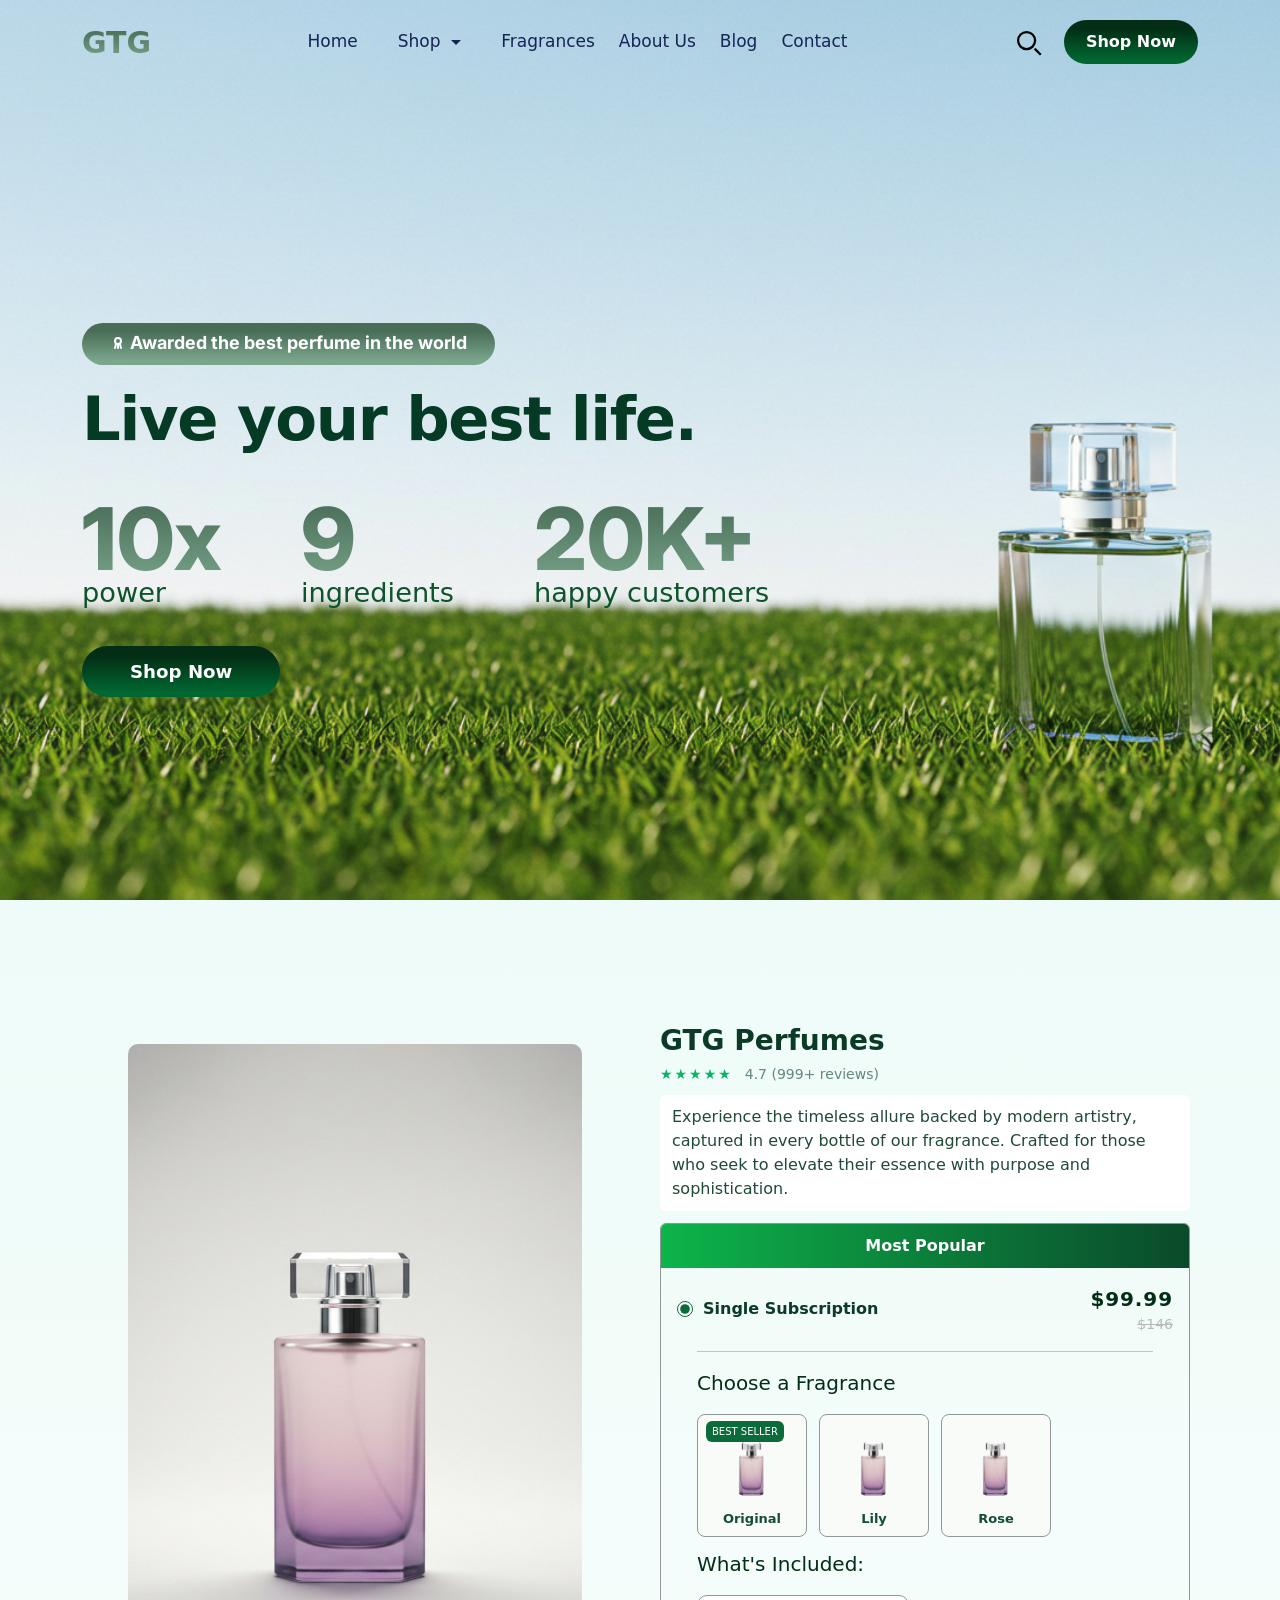
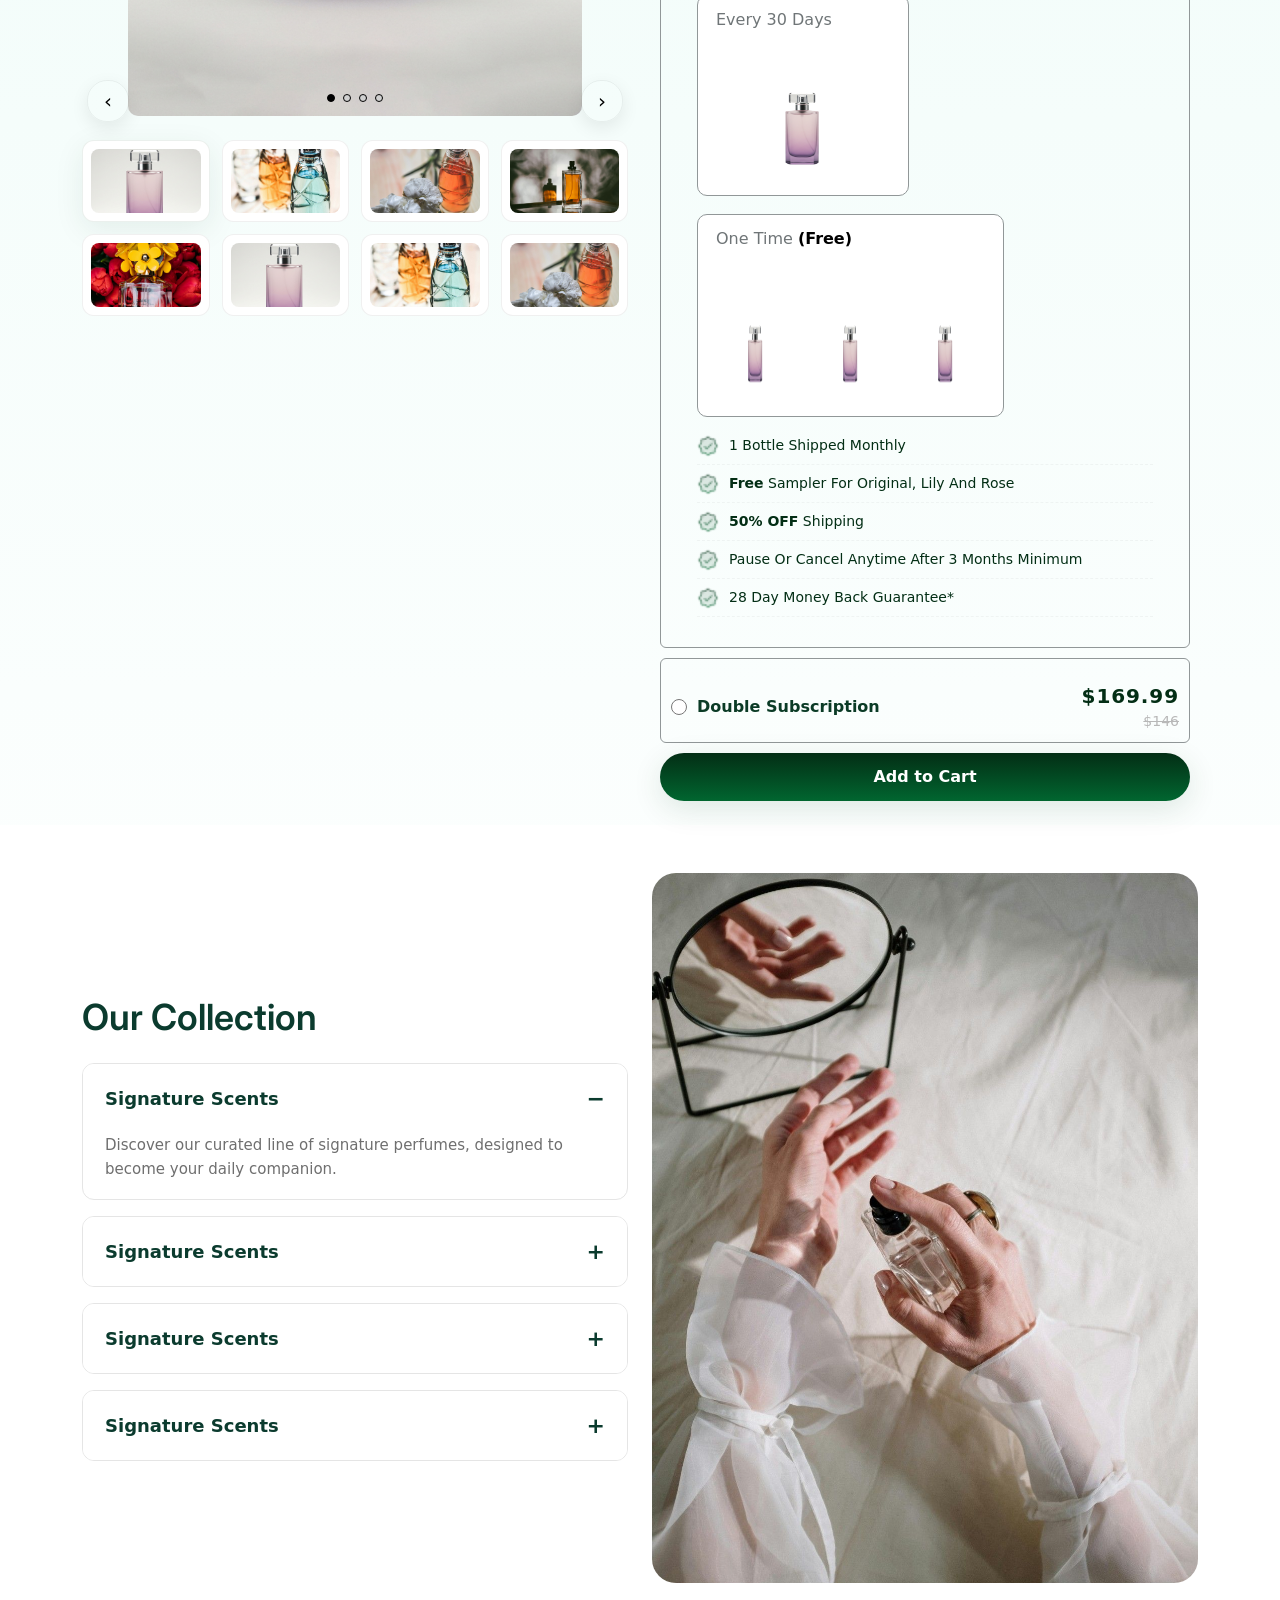
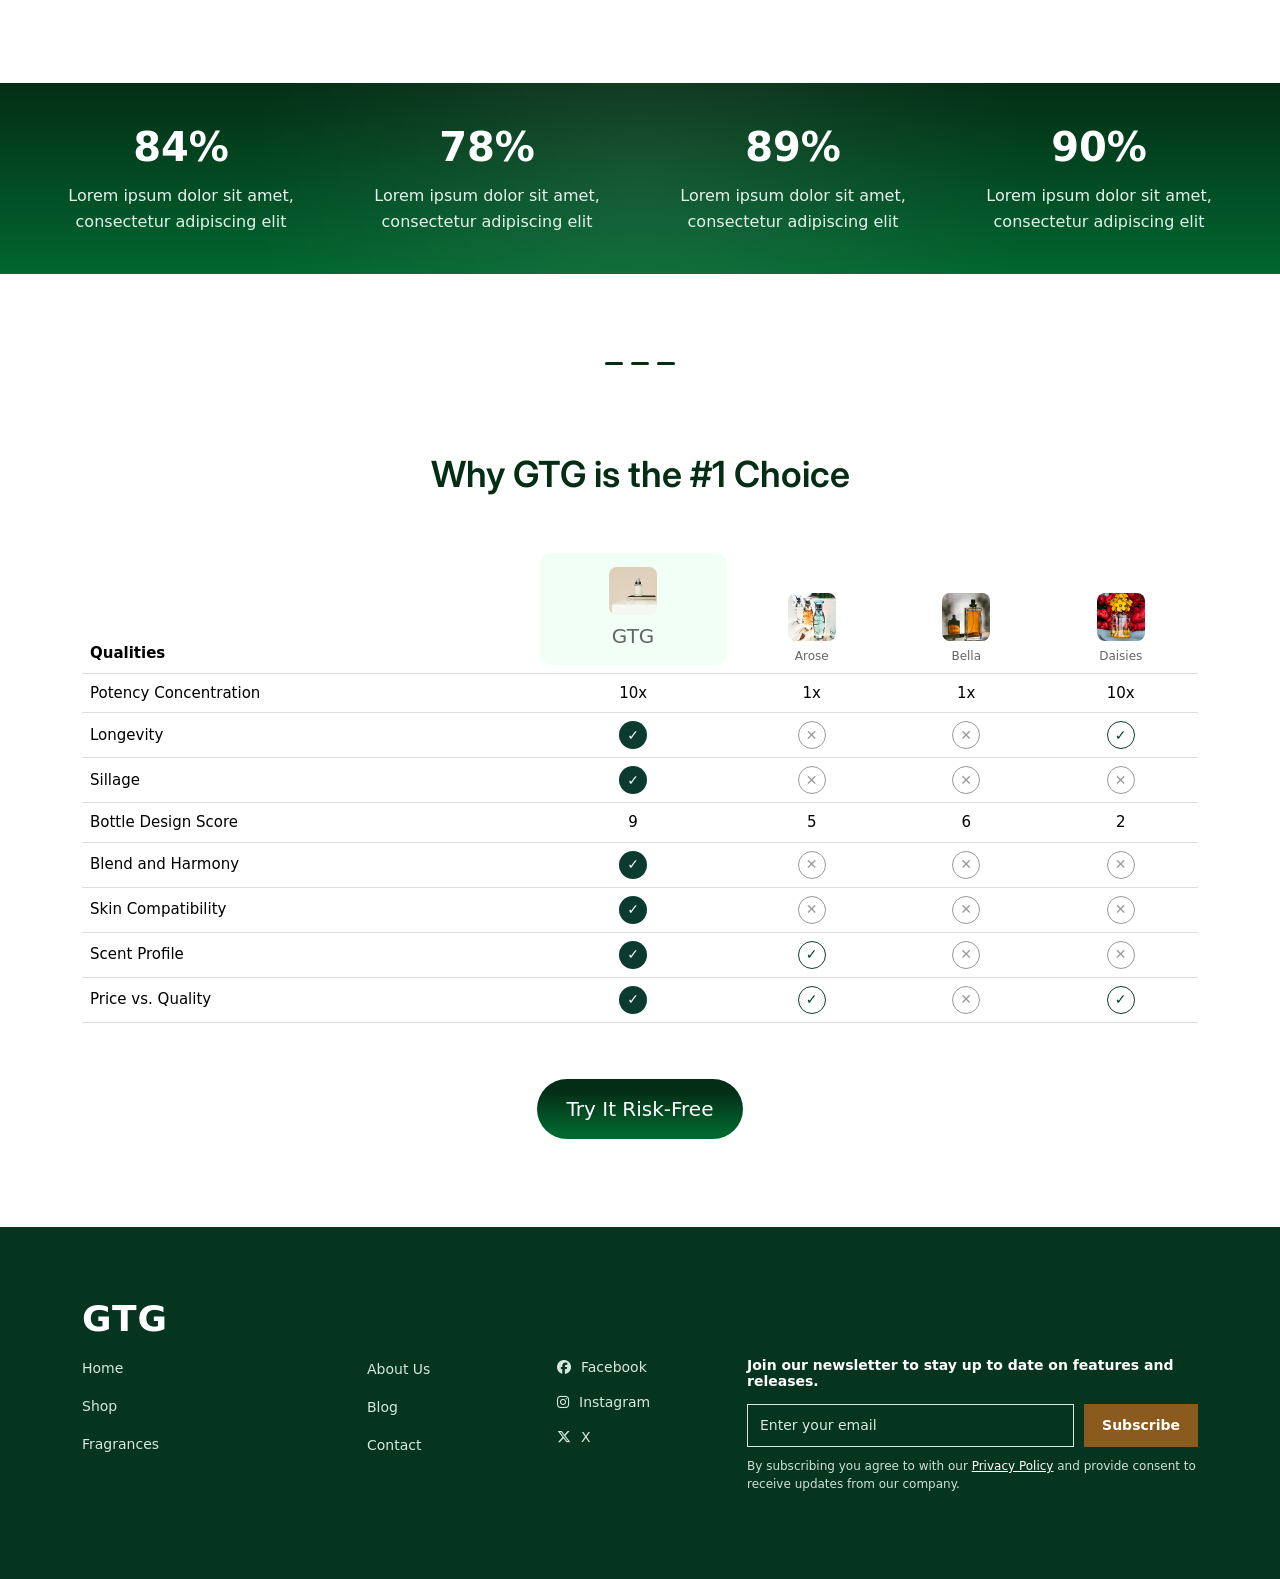
==== index.html @ c0394bcc "Add files via upload" ====
<!DOCTYPE html>
<html lang="en">
  <head>
    <meta charset="UTF-8" />
    <meta name="viewport" content="width=device-width, initial-scale=1.0" />
    <title>GTG</title>
    <link rel="stylesheet" href="css/styles.css" />

    <!-- Latest compiled and minified CSS -->
    <link
      href="https://cdn.jsdelivr.net/npm/bootstrap@5.3.3/dist/css/bootstrap.min.css"
      rel="stylesheet"
    />
    <link
    rel="stylesheet"
    href="https://cdnjs.cloudflare.com/ajax/libs/font-awesome/6.5.1/css/all.min.css"
  />
  
    <!-- Latest compiled JavaScript -->
    <script src="https://cdn.jsdelivr.net/npm/bootstrap@5.3.3/dist/js/bootstrap.bundle.min.js"></script>

    <!-- Google font -->
    <link rel="preconnect" href="https://fonts.googleapis.com" />
    <link rel="preconnect" href="https://fonts.gstatic.com" crossorigin />
    <link
      href="https://fonts.googleapis.com/css2?family=Inter:ital,opsz,wght@0,14..32,100..900;1,14..32,100..900&display=swap"
      rel="stylesheet"
    />
  </head>
  <body>
    <header class="site-header">
      <div class="container d-flex justify-content-between align-items-center">
        <div class="logo">GTG</div>

        <nav class="nav d-none d-md-flex gap-4">
          <a href="#">Home</a>
          <div class="nav-item dropdown-hover">
            <a
              href="#"
              class="nav-link dropdown-toggle"
              aria-haspopup="true"
              aria-expanded="false"
              >Shop</a
            >
            <ul class="sub-menu" aria-label="Shop submenu">
              <li><a href="#">Shop 1</a></li>
              <li><a href="#">Shop 2</a></li>
              <li><a href="#">Shop 3</a></li>
              <li><a href="#">Shop 4</a></li>
            </ul>
          </div>
          <a href="#">Fragrances</a>
          <a href="#">About Us</a>
          <a href="#">Blog</a>
          <a href="#">Contact</a>
        </nav>

        <button
          id="mobileMenuBtn"
          class="btn-mobile d-md-none"
          aria-expanded="false"
          aria-controls="mobileMenu"
          aria-label="Open menu"
        >
          <!-- simple hamburger -->
          <span class="hamburger">
            <span></span><span></span><span></span>
          </span>
        </button>

        <!-- SEARCH BUTTON -->
        <div style="display: flex; align-items: center; gap: 12px">
          <button
            class="btn-search"
            id="searchBtn"
            aria-expanded="false"
            aria-controls="searchBox"
            aria-label="Open search"
          >
            <svg
              stroke="#053a25"
              fill="none"
              stroke-width="1.6"
              viewBox="0 0 24 24"
              aria-hidden="true"
            >
              <circle cx="11" cy="11" r="6"></circle>
              <line x1="21" y1="21" x2="16.65" y2="16.65"></line>
            </svg>
          </button>

          <!-- search box -->
          <div
            class="search-box"
            id="searchBox"
            role="search"
            aria-hidden="true"
          >
            <input
              type="search"
              id="searchInput"
              placeholder="Search..."
              aria-label="Search"
            />
            <button
              class="search-clear"
              id="searchClear"
              aria-label="Clear search"
              title="Clear"
            ></button>
          </div>

          <button class="btn-shop">Shop Now</button>
        </div>
      </div>
    </header>
    <!-- add this immediately after </header> -->
    <nav id="mobileMenu" class="mobile-menu d-md-none" aria-hidden="true">
      <div class="mobile-menu-inner">
        <button
          id="mobileMenuClose"
          class="mobile-close"
          aria-label="Close menu"
        >
          &times;
        </button>

        <ul class="mobile-nav">
          <li><a href="#">Home</a></li>
          <li class="mobile-has-submenu">
            <button
              class="mobile-sub-toggle"
              aria-expanded="false"
              aria-controls="mobile-sub-1"
            >
              Shop
            </button>
            <ul id="mobile-sub-1" class="mobile-submenu" hidden>
              <li><a href="#">Shop 1</a></li>
              <li><a href="#">Shop 2</a></li>
              <li><a href="#">Shop 3</a></li>
              <li><a href="#">Shop 4</a></li>
            </ul>
          </li>

          <li><a href="#">Fragrances</a></li>
          <li><a href="#">About Us</a></li>
          <li><a href="#">Blog</a></li>
          <li><a href="#">Contact</a></li>
        </ul>

        <div class="mobile-actions">
          <button class="btn-search">Search</button>
          <button class="btn-shop">Shop Now</button>
        </div>
      </div>
    </nav>

    <section class="hero">
      <div class="overlay"></div>

      <div class="container hero-content">
        <div class="hero-left">
          <div class="badge rounded-pill">
            <svg
              xmlns="http://www.w3.org/2000/svg"
              width="16"
              height="22"
              fill="none"
              stroke="white"
              stroke-width="2"
              stroke-linecap="round"
              stroke-linejoin="round"
            >
              <circle cx="8" cy="8" r="3"></circle>
              <path d="M5 15l1-4"></path>
              <path d="M11 15l-1-4"></path>
              <path d="M8 11v4"></path>
            </svg>
            Awarded the best perfume in the world
          </div>

          <h1 class="title">Live your best life.</h1>

          <div class="stats">
            <div class="stat">
              <div class="num">10x</div>
              <div class="label">power</div>
            </div>
            <div class="stat">
              <div class="num">9</div>
              <div class="label">ingredients</div>
            </div>
            <div class="stat">
              <div class="num">20K+</div>
              <div class="label">happy customers</div>
            </div>
          </div>

          <button class="btn-shop large">Shop Now</button>
        </div>
      </div>
    </section>
    <!-- End main -->

    <section class="product-view">
      <div class="container py-4">
        <div class="row g-4 align-items-start">
          <!-- LEFT: Gallery -->
          <div class="col-12 col-md-6">
            <div class="product-gallery">
              <div class="gallery-stage">
                <button class="g-nav g-prev" aria-label="previous image">
                  ‹
                </button>

                <img id="pvMain" src="images/product1.png" alt="Perfume" />

                <button class="g-nav g-next" aria-label="next image">›</button>

                <div class="g-dots" id="pvDots">
                  <span class="dot active"></span>
                  <span class="dot"></span>
                  <span class="dot"></span>
                  <span class="dot"></span>
                </div>
              </div>

              <div class="thumbs-row">
                <button
                  class="thumb active"
                  data-src="images/products/p1.jpg"
                  aria-label="thumb 1"
                >
                  <img src="images/products/p1.jpg" alt="thumb 1" />
                </button>
                <button
                  class="thumb"
                  data-src="images/products/p2.jpg"
                  aria-label="thumb 2"
                >
                  <img src="images/products/p2.jpg" alt="thumb 2" />
                </button>
                <button
                  class="thumb"
                  data-src="images/products/p3.jpg"
                  aria-label="thumb 3"
                >
                  <img src="images/products/p3.jpg" alt="thumb 3" />
                </button>
                <button
                  class="thumb"
                  data-src="images/products/p4.jpg"
                  aria-label="thumb 4"
                >
                  <img src="images/products/p4.jpg" alt="thumb 4" />
                </button>
                <button
                  class="thumb"
                  data-src="images/products/p5.jpg"
                  aria-label="thumb 5"
                >
                  <img src="images/products/p5.jpg" alt="thumb 5" />
                </button>
                <button
                  class="thumb"
                  data-src="images/products/p1.jpg"
                  aria-label="thumb 6"
                >
                  <img src="images/products/p1.jpg" alt="thumb 6" />
                </button>
                <button
                  class="thumb"
                  data-src="images/products/p2.jpg"
                  aria-label="thumb 2"
                >
                  <img src="images/products/p2.jpg" alt="thumb 2" />
                </button>
                <button
                  class="thumb"
                  data-src="images/products/p3.jpg"
                  aria-label="thumb 3"
                >
                  <img src="images/products/p3.jpg" alt="thumb 3" />
                </button>
              </div>
            </div>
          </div>

          <!-- RIGHT: Product details -->
          <div class="col-12 col-md-6">
            <div class="product-details">
              <h2 class="pv-title">GTG Perfumes</h2>

              <div class="pv-rating">
                <div class="stars">★★★★★</div>
                <div class="rating-text">4.7 (999+ reviews)</div>
              </div>

              <p class="pv-desc">
                Experience the timeless allure backed by modern artistry,
                captured in every bottle of our fragrance. Crafted for those who
                seek to elevate their essence with purpose and sophistication.
              </p>

              <!-- Pricing card -->
              <div class="price-card">
                <div class="price-card-head">Most Popular</div>

                <div class="price-card-body">
                  <div class="subscription-line">
                    <label class="radio">
                      <input type="radio" name="subscription" checked />
                      <span class="radio-label">Single Subscription</span>
                    </label>

                    <div class="price">
                      <div class="price-current">$99.99</div>
                      <div class="price-old">$146</div>
                    </div>
                  </div>

                  <div class="price-ss">
                    <hr />

                    <div class="pv-fragrances">
                      <div class="pv-frag-label">Choose a Fragrance</div>
                      <div class="pv-frag-list">
                        <label class="frag-item active">
                          <input type="radio" name="frag" checked />
                          <img src="images/p1.png" alt="Original" />
                          <div class="frag-title">Original</div>
                          <div class="frag-badge">BEST SELLER</div>
                        </label>

                        <label class="frag-item">
                          <input type="radio" name="frag" />
                          <img src="images/p1.png" alt="Lily" />
                          <div class="frag-title">Lily</div>
                        </label>

                        <label class="frag-item">
                          <input type="radio" name="frag" />
                          <img src="images/p1.png" alt="Rose" />
                          <div class="frag-title">Rose</div>
                        </label>
                      </div>
                    </div>

                    <div class="pv-includes">
                      <div class="pv-include-title">What's Included:</div>

                      <div class="pv-includes-grid">
                        <!-- Left card: large product drives card size -->
                        <div class="include-box left">
                          <h4 class="include-title">Every 30 Days</h4>

                          <div class="include-inner">
                            <img
                              class="product-large"
                              src="images/p1.png"
                              alt="large product"
                            />
                          </div>
                        </div>

                        <div class="include-box right">
                          <h4 class="include-title">
                            One Time <span class="muted">(Free)</span>
                          </h4>

                          <div class="include-inner">
                            <div class="small-images">
                              <img src="images/p1.png" alt="small 1" />
                              <img src="images/p1.png" alt="small 2" />
                              <img src="images/p1.png" alt="small 3" />
                            </div>
                          </div>
                        </div>
                      </div>
                    </div>

                    <ul class="pv-features">
                      <li>1 Bottle Shipped Monthly</li>
                      <li>
                        <strong>Free</strong> Sampler For Original, Lily And
                        Rose
                      </li>
                      <li><strong>50% OFF</strong> Shipping</li>
                      <li>Pause Or Cancel Anytime After 3 Months Minimum</li>
                      <li>28 Day Money Back Guarantee*</li>
                    </ul>
                  </div>
                </div>
              </div>

              <div class="price-card-ds">
                <div class="price-card-body-ds">
                  <div class="pv-actions">
                    <label class="radio secondary">
                      <input type="radio" name="subscription" />
                      <span class="radio-label">Double Subscription</span>
                    </label>
                    <div class="price">
                      <div class="price-current">$169.99</div>
                      <div class="price-old">$146</div>
                    </div>
                  </div>
                </div>
              </div>

              <button class="btn-add">Add to Cart</button>
            </div>
          </div>
        </div>
      </div>
    </section>

    <!-- Our collection -->
    <section class="our-collection py-5">
      <div class="container">
        <div class="row align-items-center gy-4">
          <!-- LEFT CONTENT -->
          <div class="col-lg-6">
            <h2 class="section-title mb-4">Our Collection</h2>

            <div class="collection-accordion">
              <!-- Item 1 (open by default) -->
              <div class="collection-item active">
                <button class="collection-header">
                  <span>Signature Scents</span>
                  <span class="icon">−</span>
                </button>
                <div class="collection-body">
                  <p>
                    Discover our curated line of signature perfumes, designed to
                    become your daily companion.
                  </p>
                </div>
              </div>

              <!-- Item 2 -->
              <div class="collection-item">
                <button class="collection-header">
                  <span>Signature Scents</span>
                  <span class="icon">+</span>
                </button>
                <div class="collection-body">
                  <p>
                    Discover our curated line of signature perfumes, designed to
                    become your daily companion.
                  </p>
                </div>
              </div>

              <!-- Item 3 -->
              <div class="collection-item">
                <button class="collection-header">
                  <span>Signature Scents</span>
                  <span class="icon">+</span>
                </button>
                <div class="collection-body">
                  <p>
                    Discover our curated line of signature perfumes, designed to
                    become your daily companion.
                  </p>
                </div>
              </div>

              <!-- Item 4 -->
              <div class="collection-item">
                <button class="collection-header">
                  <span>Signature Scents</span>
                  <span class="icon">+</span>
                </button>
                <div class="collection-body">
                  <p>
                    Discover our curated line of signature perfumes, designed to
                    become your daily companion.
                  </p>
                </div>
              </div>
            </div>
          </div>

          <!-- RIGHT IMAGE -->
          <div class="col-lg-6 text-center">
            <div class="collection-image">
              <img
                src="images/our-collection.jpg"
                alt="Our Collection"
                class="img-fluid"
              />
            </div>
          </div>
        </div>
      </div>
      <div class="collection-stats">
        <div class="row text-center">
          <div class="col-6 col-md-3 stat-item">
            <h2>84%</h2>
            <p>Lorem ipsum dolor sit amet, consectetur adipiscing elit</p>
          </div>

          <div class="col-6 col-md-3 stat-item">
            <h2>78%</h2>
            <p>Lorem ipsum dolor sit amet, consectetur adipiscing elit</p>
          </div>

          <div class="col-6 col-md-3 stat-item">
            <h2>89%</h2>
            <p>Lorem ipsum dolor sit amet, consectetur adipiscing elit</p>
          </div>

          <div class="col-6 col-md-3 stat-item">
            <h2>90%</h2>
            <p>Lorem ipsum dolor sit amet, consectetur adipiscing elit</p>
          </div>
        </div>
      </div>
    </section>

    <div class="divider">
      <span></span>
      <span></span>
      <span></span>
    </div>

    <section class="why-gtg py-5">
      <div class="container">
        <h2 class="text-center section-title mb-5">Why GTG is the #1 Choice</h2>

        <div class="table-responsive">
          <table class="table comparison-table align-middle text-center">
            <thead>
              <tr>
                <th class="text-start">Qualities</th>

                <th class="brand-col">
                  <div class="brand-head active">
                    <img src="images/i1.jpg" alt="GTG" />
                    <span class="gtg-col">GTG</span>
                  </div>
                </th>

                <th>
                  <div class="brand-head">
                    <img src="images/i2.jpg" alt="Arose" />
                    <span>Arose</span>
                  </div>
                </th>

                <th>
                  <div class="brand-head">
                    <img src="images/i3.jpg" alt="Bella" />
                    <span>Bella</span>
                  </div>
                </th>

                <th>
                  <div class="brand-head">
                    <img src="images/i4.jpg" alt="Daisies" />
                    <span>Daisies</span>
                  </div>
                </th>
              </tr>
            </thead>

            <tbody>
              <tr>
                <td class="text-start">Potency Concentration</td>
                <td class="brand-col">10x</td>
                <td>1x</td>
                <td>1x</td>
                <td>10x</td>
              </tr>

              <tr>
                <td class="text-start">Longevity</td>
                <td class="brand-col"><span class="check">✓</span></td>
                <td><span class="cross">✕</span></td>
                <td><span class="cross">✕</span></td>
                <td><span class="check light">✓</span></td>
              </tr>

              <tr>
                <td class="text-start">Sillage</td>
                <td class="brand-col"><span class="check">✓</span></td>
                <td><span class="cross">✕</span></td>
                <td><span class="cross">✕</span></td>
                <td><span class="cross">✕</span></td>
              </tr>

              <tr>
                <td class="text-start">Bottle Design Score</td>
                <td class="brand-col">9</td>
                <td>5</td>
                <td>6</td>
                <td>2</td>
              </tr>

              <tr>
                <td class="text-start">Blend and Harmony</td>
                <td class="brand-col"><span class="check">✓</span></td>
                <td><span class="cross">✕</span></td>
                <td><span class="cross">✕</span></td>
                <td><span class="cross">✕</span></td>
              </tr>

              <tr>
                <td class="text-start">Skin Compatibility</td>
                <td class="brand-col"><span class="check">✓</span></td>
                <td><span class="cross">✕</span></td>
                <td><span class="cross">✕</span></td>
                <td><span class="cross">✕</span></td>
              </tr>

              <tr>
                <td class="text-start">Scent Profile</td>
                <td class="brand-col"><span class="check">✓</span></td>
                <td><span class="check light">✓</span></td>
                <td><span class="cross">✕</span></td>
                <td><span class="cross">✕</span></td>
              </tr>

              <tr>
                <td class="text-start">Price vs. Quality</td>
                <td class="brand-col"><span class="check">✓</span></td>
                <td><span class="check light">✓</span></td>
                <td><span class="cross">✕</span></td>
                <td><span class="check light">✓</span></td>
              </tr>
            </tbody>
          </table>
        </div>

        <div class="tryit">
          <button class="btn try-btn">Try It Risk-Free</button>
        </div>
      </div>
    </section>

    <footer class="gtg-footer">
      <div class="container">
        <div class="row gy-4">
    
          <!-- Brand + Column 1 -->
          <div class="col-lg-3 col-md-6">
            <h2 class="footer-logo">GTG</h2>
    
            <ul class="footer-links mt-3">
              <li><a href="#">Home</a></li>
              <li><a href="#">Shop</a></li>
              <li><a href="#">Fragrances</a></li>
            </ul>
          </div>
    
          <!-- Column 2 -->
          <div class="col-lg-2 col-md-6">
            <ul class="footer-links ft-links">
              <li><a href="#">About Us</a></li>
              <li><a href="#">Blog</a></li>
              <li><a href="#">Contact</a></li>
            </ul>
          </div>
    
          <!-- Social -->
          <div class="col-lg-2 col-md-6">
            <ul class="footer-social ft-links">
              <li>
                <a href="#">
                  <i class="fa-brands fa-facebook"></i>
                  Facebook
                </a>
              </li>
            
              <li>
                <a href="#">
                  <i class="fa-brands fa-instagram"></i>
                  Instagram
                </a>
              </li>
            
              <li>
                <a href="#">
                  <i class="fa-brands fa-x-twitter"></i>
                  X
                </a>
              </li>
            </ul>
            
          </div>
    
          <!-- Newsletter -->
          <div class="col-lg-5 col-md-12">
            <h6 class="newsletter-title ft-links">
              Join our newsletter to stay up to date on features and releases.
            </h6>
    
            <form class="newsletter-form">
              <input type="email" placeholder="Enter your email">
              <button type="submit">Subscribe</button>
            </form>
    
            <p class="newsletter-note">
              By subscribing you agree to with our
              <a href="#">Privacy Policy</a>
              and provide consent to receive updates from our company.
            </p>
          </div>
    
        </div>
      </div>
    </footer>
    

    <!-- JavaScript -->
    <script>
      // small accessibility enhancement: keyboard focus for CTA
      document.querySelectorAll(".btn").forEach((b) => {
        b.addEventListener("keydown", (e) => {
          if (e.key === "Enter") b.click();
        });
      });
    </script>

    <script>
      (function () {
        const btn = document.getElementById("mobileMenuBtn");
        const mobile = document.getElementById("mobileMenu");
        const closeBtn = document.getElementById("mobileMenuClose");

        function openMenu() {
          mobile.classList.add("open");
          btn.classList.add("open");
          btn.setAttribute("aria-expanded", "true");
          mobile.setAttribute("aria-hidden", "false");
          // prevent background scroll
          document.documentElement.style.overflow = "hidden";
        }

        function closeMenu() {
          mobile.classList.remove("open");
          btn.classList.remove("open");
          btn.setAttribute("aria-expanded", "false");
          mobile.setAttribute("aria-hidden", "true");
          document.documentElement.style.overflow = "";
        }

        btn &&
          btn.addEventListener("click", function () {
            if (mobile.classList.contains("open")) closeMenu();
            else openMenu();
          });

        closeBtn && closeBtn.addEventListener("click", closeMenu);

        // close when clicking outside inner content (on overlay)
        mobile &&
          mobile.addEventListener("click", function (e) {
            if (e.target === mobile) closeMenu();
          });

        // close on ESC
        document.addEventListener("keydown", function (e) {
          if (e.key === "Escape" && mobile.classList.contains("open"))
            closeMenu();
        });
      })();
    </script>
    <script>
      (function () {
        // Mobile submenu toggles
        document.querySelectorAll(".mobile-sub-toggle").forEach(function (btn) {
          btn.addEventListener("click", function () {
            const expanded = btn.getAttribute("aria-expanded") === "true";
            const targetId = btn.getAttribute("aria-controls");
            const target = document.getElementById(targetId);

            if (!target) return;

            if (expanded) {
              target.hidden = true;
              btn.setAttribute("aria-expanded", "false");
            } else {
              target.hidden = false;
              btn.setAttribute("aria-expanded", "true");
            }
          });
        });

        // Optional: close mobile submenu(s) when mobile menu closes
        const mobileMenu = document.getElementById("mobileMenu");
        const mobileMenuBtn = document.getElementById("mobileMenuBtn");
        const mobileMenuClose = document.getElementById("mobileMenuClose");

        function closeAllMobileSubmenus() {
          document.querySelectorAll(".mobile-sub-toggle").forEach((b) => {
            const id = b.getAttribute("aria-controls");
            const t = document.getElementById(id);
            if (t) {
              t.hidden = true;
              b.setAttribute("aria-expanded", "false");
            }
          });
        }

        if (mobileMenuBtn) {
          mobileMenuBtn.addEventListener("click", function () {
            // if opening, ensure submenus are closed initially
            if (mobileMenu.classList.contains("open")) {
              // closing
              closeAllMobileSubmenus();
            } else {
              // opening -> keep closed
              closeAllMobileSubmenus();
            }
          });
        }
        if (mobileMenuClose) {
          mobileMenuClose.addEventListener("click", closeAllMobileSubmenus);
        }

        // Accessibility: close submenus when switching to desktop (optional)
        window.addEventListener("resize", function () {
          if (window.innerWidth >= 768) {
            closeAllMobileSubmenus();
          }
        });
      })();

      // <!-- search button -->

      (function () {
        const searchBtn = document.getElementById("searchBtn");
        const searchBox = document.getElementById("searchBox");
        const searchInput = document.getElementById("searchInput");
        const searchClear = document.getElementById("searchClear");

        function openSearch() {
          searchBox.classList.add("active");
          searchBtn.setAttribute("aria-expanded", "true");
          searchBox.setAttribute("aria-hidden", "false");
          setTimeout(() => searchInput.focus(), 160);
        }
        function closeSearch() {
          searchBox.classList.remove("active");
          searchBtn.setAttribute("aria-expanded", "false");
          searchBox.setAttribute("aria-hidden", "true");
        }

        // toggle
        searchBtn.addEventListener("click", function (e) {
          e.stopPropagation();
          if (searchBox.classList.contains("active")) closeSearch();
          else openSearch();
        });

        // clear icon behavior
        searchClear.addEventListener("click", function (e) {
          e.stopPropagation();
          searchInput.value = "";
          searchInput.focus();
        });

        // click outside -> close
        document.addEventListener("click", function (e) {
          if (!searchBox.contains(e.target) && !searchBtn.contains(e.target)) {
            closeSearch();
          }
        });

        // Esc closes
        document.addEventListener("keydown", function (e) {
          if (e.key === "Escape") closeSearch();
          if (e.key === "Enter" && document.activeElement === searchInput) {
            // implement search submit logic here
            console.log("Search submitted:", searchInput.value);
            // optionally closeSearch();
          }
        });

        // Prevent clicks inside search box from bubbling up and closing
        searchBox.addEventListener("click", function (e) {
          e.stopPropagation();
        });
      })();

      //   Product section
      (function () {
        const main = document.getElementById("pvMain");
        const thumbs = document.querySelectorAll(".thumb");
        const dots = document.querySelectorAll("#pvDots .dot");
        const prev = document.querySelector(".g-prev");
        const next = document.querySelector(".g-next");
        let idx = 0;
        const imgs = Array.from(thumbs).map((t) => t.dataset.src);

        function setActive(i) {
          idx = (i + imgs.length) % imgs.length;
          main.src = imgs[idx];
          thumbs.forEach((t) => t.classList.remove("active"));
          dots.forEach((d) => d.classList.remove("active"));
          if (thumbs[idx]) thumbs[idx].classList.add("active");
          if (dots[idx]) dots[idx].classList.add("active");
        }

        thumbs.forEach((t, i) => {
          t.addEventListener("click", () => setActive(i));
        });

        prev.addEventListener("click", () => setActive(idx - 1));
        next.addEventListener("click", () => setActive(idx + 1));

        // dots click
        dots.forEach((d, i) => d.addEventListener("click", () => setActive(i)));

        // initial
        setActive(0);
      })();
    </script>

    <!-- Our collection -->
    <script>
      document.querySelectorAll(".collection-header").forEach((header) => {
        header.addEventListener("click", () => {
          const item = header.parentElement;
          const isActive = item.classList.contains("active");

          document.querySelectorAll(".collection-item").forEach((i) => {
            i.classList.remove("active");
            i.querySelector(".icon").textContent = "+";
          });

          if (!isActive) {
            item.classList.add("active");
            header.querySelector(".icon").textContent = "−";
          }
        });
      });
    </script>
  </body>
</html>
---- css/styles.css ----
:root {
  --green-900: #0b3b26;
  --green-700: #1a6a43;
  --mint-100: #eaf7f1;
  --t1-font-family: "Inter", sans-serif;
}

body {
  background: linear-gradient(
    180deg,
    rgba(230, 250, 245, 1) 0%,
    rgba(255, 255, 255, 1) 60%
  );
  color: #0b3b26;
  margin: 0;
}

/* FULL-WIDTH BACKGROUND AREA */
.hero {
  position: relative;
  width: 100%;
  min-height: 100vh;
  background-image: url("../images/home.png");
  background-size: cover;
  background-position: center top;
  background-repeat: no-repeat;
  padding-top: 120px;
  display: flex;
  align-items: center;
}

/* HEADER is inside the background image */
.site-header {
  padding: 18px 0;
  position: absolute;
  top: 0;
  left: 0;
  width: 100%;
  z-index: 60;
  display: block;
}
.site-header .container {
  position: relative; /* for absolutely-positioning nav */
  align-items: center;
}
.btn-search {
  display: inline-flex;
  align-items: center;
  justify-content: center;

  width: 48px; /* clickable area width — adjust as needed */
  height: 48px; /* clickable area height — adjust as needed */
  padding: 0;
  margin: 0;
  background: transparent;
  border: none;
  cursor: pointer;
  box-sizing: border-box;
}

/* Make the search icon color darker like expected image */
.btn-search svg {
  width: 34px; /* desired icon size */
  height: 34px;
  display: block; /* remove baseline alignment issues */
  vertical-align: middle;
  stroke: #000000;
}
.btn-search:hover svg {
  stroke: #171717; /* slightly darker on hover */
}
/* Hidden search box */
.search-box {
  position: absolute;
  right: 150px; /* adjust horizontal position relative to header container */
  top: 40px; /* vertically align with header */
  display: flex;
  align-items: center;
  gap: 8px;
  background: #ffffff71;
  border-radius: 28px;
  padding: 6px 10px;
  box-shadow: 0 8px 28px rgba(0, 0, 0, 0.12);
  opacity: 0;
  transform: translateY(-6px) scale(0.98);
  pointer-events: none;
  transition: opacity 0.18s ease, transform 0.18s ease;
  z-index: 120;
}

/* visible state */
.search-box.active {
  opacity: 1;
  transform: translateY(0) scale(1);
  pointer-events: auto;
}

/* input styling */
.search-box input {
  border: none;
  outline: none;
  font-size: 15px;
  min-width: 180px;
  background: transparent;
  color: #000000;
  padding: 6px 4px;
}

/* clear button */
.search-clear {
  background: transparent;
  border: none;
  font-size: 18px;
  line-height: 1;
  color: #777;
  padding: 4px 8px;
  cursor: pointer;
  border-radius: 6px;
}
.search-clear:hover {
  color: #222;
}

/* small screens: move search box to full width under header */
@media (max-width: 576px) {
  .search-box {
    position: fixed;
    top: 68px;
    right: 16px;
    left: 16px;
    min-width: auto;
    justify-content: space-between;
  }
  .search-box input {
    min-width: 60%;
  }
  .search-box.active {
    transform: translateY(0);
  }
}

.logo {
  font-size: 30px;
  font-weight: 800;
  /* line-height: 150%; */
  background: linear-gradient(180deg, #4a6d58 20%, #7aa68c 90%);
  -webkit-background-clip: text;
  -webkit-text-fill-color: transparent;
}

.nav a {
  color: #162456;
  text-decoration: none;
  font-weight: 500;
  transition: 0.2s;
  font-size: 17px;
  font-weight: 400;
}
.nav a:hover {
  opacity: 0.7;
}
/* ---------- Desktop dropdown ---------- */
.nav-item {
  position: relative;
}

.nav-item .dropdown-toggle {
  display: inline-flex;
  align-items: center;
  gap: 0.4rem;
  cursor: pointer;
}

/* sub-menu card */
.nav-item .sub-menu {
  position: absolute;
  top: calc(100% + 8px);
  left: 0;
  min-width: 200px;
  background: #fff;
  border-radius: 8px;
  padding: 8px 0;
  box-shadow: 0 10px 30px rgba(0, 0, 0, 0.12);
  list-style: none;
  margin: 0;
  opacity: 0;
  visibility: hidden;
  transform: translateY(8px);
  transition: opacity 0.18s ease, transform 0.18s ease, visibility 0.18s;
  z-index: 60;
}

/* submenu items */
.nav-item .sub-menu li a {
  display: block;
  padding: 10px 16px;
  color: #053a25;
  font-weight: 500;
  text-decoration: none;
  white-space: nowrap;
}
.nav-item .sub-menu li a:hover {
  background: rgba(1, 102, 51, 0.06);
  color: #016630;
}

/* show on hover/focus */
.nav-item:hover .sub-menu,
.nav-item:focus-within .sub-menu {
  opacity: 1;
  visibility: visible;
  transform: translateY(0);
}

/* small caret rotation when focused (optional) */
.nav-item .dropdown-toggle[aria-expanded="true"]::after {
  transform: rotate(180deg);
}

/* ---------- Mobile submenu (accordion) ---------- */
.mobile-has-submenu {
  list-style: none;
  padding: 0;
  margin: 0;
}
.mobile-sub-toggle {
  width: 100%;
  text-align: left;
  padding: 12px 0;
  background: transparent;
  border: none;
  font-size: 1rem;
  font-weight: 600;
  color: #053a25;
  display: flex;
  justify-content: space-between;
  align-items: center;
  cursor: pointer;
}
.mobile-sub-toggle::after {
  content: "▾";
  margin-left: 8px;
  transition: transform 0.18s ease;
}
.mobile-sub-toggle[aria-expanded="true"]::after {
  transform: rotate(-180deg);
}

/* hidden by default - we use [hidden] for accessibility */
.mobile-submenu {
  padding-left: 10px;
  margin: 6px 0 12px;
  /* border-left: 2px solid rgba(5,58,37,0.04); */
}
.mobile-submenu li {
  list-style: none;
}
.mobile-submenu li a {
  display: block;
  /* padding: 8px 10px;             */
  color: #737373;
  text-decoration: none;
  font-weight: 500;
}
.mobile-submenu li a:hover {
  background: rgba(1, 102, 51, 0.04);
}

/* keep mobile submenu hidden on desktop (mobile menu already d-md-none) */
@media (min-width: 768px) {
  .mobile-submenu,
  .mobile-has-submenu,
  .mobile-sub-toggle {
    display: none !important;
  }
}

.btn-shop {
  background: linear-gradient(180deg, #032e15 20%, #016630 90%);
  padding: 10px 22px;
  border-radius: 30px;
  color: white;
  font-weight: 600;
  border: none;
}
.btn-shop.large {
  padding: 12px 48px;
  font-size: 18.2px;
}

.badge {
  font-family: var(--t1-font-family);
  display: inline-flex;
  align-items: center;
  gap: 12px;
  padding: 10px 28px !important;
  background: linear-gradient(180deg, #4a6d58 20%, #7aa68c 90%);
  color: #ffffff;
  font-size: 18px !important;
  line-height: 1;
}

.badge svg {
  flex-shrink: 0;
}

.title {
  font-size: clamp(2.8rem, 5.2vw, 3.8rem);
  font-weight: bold;
  line-height: 1;
  letter-spacing: -1.33px;
  color: #053a25;
  margin-top: 1.5rem;
  margin-bottom: 1.5rem;
}

.stats {
  display: flex;
  gap: 5rem;
  margin-bottom: 2rem;
}

.num {
  font-family: var(--t1-font-family);
  font-size: 5.4rem;
  font-weight: 800;
  background: linear-gradient(180deg, #4a6d58 20%, #7aa68c 90%);
  -webkit-background-clip: text;
  -webkit-text-fill-color: transparent;
}
.label {
  font-size: 1.7rem;
  color: #0d542b;
  margin-top: -30px;
}

/* Hero content layout */
.hero-content {
  position: relative;
  z-index: 2;
  display: flex;
  justify-content: space-between;
  align-items: center;
}

.perfume-img {
  width: 540px;
  max-width: 100%;
}

/* Responsive */
/* ---------- Responsive tweaks (append to end of styles.css) ---------- */

/* Slight adjustments for large desktops / smaller widescreens */
@media (max-width: 1200px) {
  .perfume-img {
    width: 420px;
  }
  .stats {
    gap: 3.2rem;
  }
  .num {
    font-size: 4.6rem;
  }
}

/* Tablet / small laptop */
@media (max-width: 992px) {
  /* Stack the hero content vertically so text sits above the image */
  .hero-content {
    flex-direction: column;
    align-items: flex-start;
    gap: 1.75rem;
  }

  /* Make the image responsive and move it under the content */
  .perfume-img {
    order: 2;
    width: 100%;
    max-width: 520px;
    margin-top: 1.5rem;
    align-self: center;
  }

  /* Reduce spacing and scale text for tablet */
  .stats {
    gap: 2rem;
  }
  .num {
    font-size: clamp(3.2rem, 8vw, 4.2rem);
  }
  .label {
    font-size: 1.25rem;
    margin-top: 0; /* label placed normally under number on smaller screens */
  }

  /* Reduce large button padding on tablets */
  .btn-shop.large {
    padding: 10px 28px;
    font-size: 16px;
  }

  /* Make header slightly smaller on tablets */
  .site-header {
    padding: 18px 0;
  }
  .logo {
    font-size: 24px;
  }
}
/* Mobile menu toggle (visible only on small devices) */
.btn-mobile {
  display: inline-flex;
  align-items: center;
  justify-content: center;
  width: 44px;
  height: 44px;
  border-radius: 8px;
  background: #ffffff6e;
  border: 1px solid rgba(0, 0, 0, 0.06);
  box-shadow: 0 2px 8px rgba(0, 0, 0, 0.06);
  padding: 0;
  margin-right: 6px;
}

/* Hamburger lines */
.btn-mobile .hamburger {
  display: inline-block;
  width: 18px;
  height: 14px;
  position: relative;
}
.btn-mobile .hamburger span {
  position: absolute;
  left: 0;
  right: 0;
  height: 2px;
  background: #053a25;
  display: block;
  border-radius: 2px;
  transition: transform 0.18s ease, opacity 0.18s ease;
}
.btn-mobile .hamburger span:nth-child(1) {
  top: 0;
}
.btn-mobile .hamburger span:nth-child(2) {
  top: 6px;
}
.btn-mobile .hamburger span:nth-child(3) {
  top: 12px;
}

/* Mobile menu panel (full-screen slide-down) */
.mobile-menu {
  position: fixed;
  inset: 0 0 auto 0; /* start at top */
  top: 0;
  left: 0;
  right: 0;
  height: 0;
  overflow: hidden;
  background: linear-gradient(
    180deg,
    rgba(255, 255, 255, 0.96),
    rgba(255, 255, 255, 0.98)
  );
  z-index: 60;
  transition: height 0.28s cubic-bezier(0.22, 0.9, 0.3, 1);
  will-change: height;
  display: block;
}

/* when open we set height to full */
.mobile-menu.open {
  height: 100vh;
  overflow: auto;
}

/* inner content */
.mobile-menu-inner {
  max-width: 1000px;
  margin: 0 auto;
  padding: 1.25rem;
  padding-top: 86px; /* leave space for header area */
}

/* close button top-right */
.mobile-close {
  position: absolute;
  top: 18px;
  right: 18px;
  background: transparent;
  border: none;
  font-size: 32px;
  line-height: 1;
  color: #053a25;
  cursor: pointer;
}

/* mobile nav list */
.mobile-nav {
  list-style: none;
  padding: 0;
  margin: 0 0 1.25rem 0;
}
.mobile-nav li {
  padding: 12px 0;
  border-bottom: 1px solid rgba(6, 40, 30, 0.04);
}
.mobile-nav a {
  color: #053a25;
  font-weight: 600;
  text-decoration: none;
  font-size: 1.05rem;
}

/* mobile actions (search / shop) */
.mobile-actions {
  margin-top: 1rem;
  display: flex;
  gap: 0.75rem;
  flex-wrap: wrap;
}
.mobile-actions .btn-shop {
  padding: 10px 20px;
}

/* transform hamburger to X when open */
.btn-mobile.open .hamburger span:nth-child(1) {
  transform: translateY(6px) rotate(45deg);
}
.btn-mobile.open .hamburger span:nth-child(2) {
  opacity: 0;
}
.btn-mobile.open .hamburger span:nth-child(3) {
  transform: translateY(-6px) rotate(-45deg);
}

/* accessibility: hide mobile menu on >= md (Bootstrap) */
@media (min-width: 768px) {
  .btn-mobile,
  .mobile-menu {
    display: none !important;
  }
}

/* Mobile phones */
@media (max-width: 576px) {
  /* Reduce hero height so first fold fits well on phones */
  .hero {
    background: url(../images/home-mobile.png);
    padding-top: 90px;
    background-position: center 20%;
  }

  /* Center and narrow hero content for small screens */
  .hero-content .hero-left {
    align-items: flex-start;
    margin-top: -190px;
  }

  /* Badge smaller */
  .badge {
    padding: 8px 18px !important;
    font-size: 15px !important;
    gap: 8px;
  }

  /* Title smaller and readable */
  .title {
    font-size: clamp(1.8rem, 6.8vw, 2.6rem);
    margin-top: 1rem;
    margin-bottom: 1rem;
  }

  /* Stack stats vertically if needed and reduce sizes */
  .stats {
    gap: 1.2rem;
    flex-wrap: wrap;
  }
  .stat {
    min-width: 50px;
    margin-bottom: 0.4rem;
  }
  .num {
    font-size: 30px;
    line-height: 1;
  }
  .label {
    font-size: 20px;
    color: #0d542b;
    margin-top: 0.15rem;
  }

  /* CTA smaller & full-width friendly */
  .btn-shop.large {
    padding: 10px 20px;
    font-size: 15px;
  }

  /* Header behavior on small screens: keep logo left, actions right (nav is hidden via your bootstrap classes) */
  .site-header {
    padding: 12px 0;
  }

  /* Make perfume image smaller on tiny phones */
  .perfume-img {
    max-width: 420px;
    width: 100%;
  }
}

/* Misc small polish for all sizes */
@media (hover: hover) {
  .btn-shop:hover {
    transform: translateY(-2px);
    transition: transform 0.18s ease;
  }
}
@media (max-width: 991.98px) {
  .site-header .nav {
    position: static;
    transform: none;
    translate: none;
    display: none; /* d-none d-md-flex already hides nav; keep it safe */
  }

  /* Keep search and shop spaced nicely when nav hidden */
  .site-header .actions {
    gap: 10px;
  }
}

/* Fine-tune vertical alignment for header children */
.site-header .container > * {
  display: inline-flex;
  align-items: center;
}

@media (max-width: 767.98px) {
  /* Hide search button */
  .btn-search {
    display: none !important;
    visibility: hidden !important;
  }

  /* Hide search dropdown box */
  #searchBox {
    display: none !important;
    visibility: hidden !important;
  }

  /* Hide Shop Now button */
  .btn-shop {
    display: none !important;
    visibility: hidden !important;
  }

  /* Move mobile toggle button to right */
  .btn-mobile {
    display: inline-flex !important;
    position: absolute !important;
    right: 16px;
    top: 50%;
    transform: translateY(-50%);
    z-index: 999 !important;
  }
}

/* Reset a few defaults inside product-view to avoid global collisions */
.product-view {
  margin-top: 100px;
}
.product-view .product-gallery img,
.product-view img {
  max-width: 100%;
  display: block;
}

/* GALLERY */
.product-gallery .gallery-stage {
  position: relative;
  border-radius: 12px;
  padding: 20px;
  text-align: center;
  overflow: visible;
}
.product-gallery .gallery-stage img {
  border-radius: 10px;
  max-height: 672px;
  max-width: 610px;
  margin: 0 auto;
  object-fit: contain;
}

/* nav arrows */
.g-nav {
  position: absolute;
  top: 97%;
  transform: translateY(-50%);
  background: transparent;
  border: 1px solid rgba(0, 0, 0, 0.06);
  width: 42px;
  height: 42px;
  border-radius: 20px;
  display: inline-flex;
  align-items: center;
  justify-content: center;
  cursor: pointer;
  box-shadow: 0 6px 18px rgba(0, 0, 0, 0.08);
  font-size: 20px;
  color: #000000;
}
.g-prev {
  left: 5px;
}
.g-next {
  right: 5px;
}

.g-dots {
  display: flex;
  gap: 8px;
  justify-content: center;
  margin-top: -22px;
}
.g-dots .dot {
  width: 8px;
  height: 8px;
  background: #d0d0d0;
  border-radius: 999px;
  border: 1px solid #000;
  display: inline-block;
}
.g-dots .dot.active {
  background: #000000;
}

/* thumbnails */
.thumbs-row {
  display: grid;
  grid-template-columns: repeat(4, 1fr);
  gap: 12px;
  margin-top: 18px;
}
.thumb {
  background: #fff;
  border-radius: 12px;
  border: 1px solid rgba(0, 0, 0, 0.06);
  padding: 8px;
  display: inline-flex;
  align-items: center;
  justify-content: center;
  cursor: pointer;
}
.thumb img {
  width: 100%;
  height: 64px;
  object-fit: cover;
  border-radius: 8px;
}
.thumb.active {
  box-shadow: 0 8px 30px rgba(6, 64, 34, 0.08);
  border-color: rgba(6, 64, 34, 0.08);
}

.product-details {
  padding-left: 8px;
  padding-right: 8px;
}
.pv-title {
  color: var(--green-900, #0b3b26);
  font-weight: 800;
  margin-bottom: 6px;
  font-size: 28px;
}
.pv-rating {
  display: flex;
  gap: 12px;
  align-items: center;
  margin-bottom: 10px;
}
.pv-rating .stars {
  color: #0ab36a;
  font-size: 14px;
  letter-spacing: 2px;
}
.rating-text {
  color: rgba(11, 59, 38, 0.6);
  font-size: 14px;
}

.pv-desc {
  padding: 10px 12px;
  border-radius: 6px;
  margin-bottom: 12px;
  color: #214a36;
  background: rgba(255, 255, 255, 0.98);
}

.price-card {
  border-radius: 6px;
  overflow: hidden;
  border: 1px solid #919798;
}
.price-card-head {
  background: linear-gradient(90deg, #0db44a, #0a4a2b);
  color: white;
  padding: 10px 16px;
  font-weight: 700;
  text-align: center;
}
.price-card-body {
  padding: 16px;
}

.subscription-line {
  display: flex;
  justify-content: space-between;
  align-items: center;
  gap: 12px;
  margin-bottom: 12px;
}
.radio {
  display: flex;
  align-items: center;
  gap: 10px;
  cursor: pointer;
}
.radio input {
  accent-color: #0b6b3a;
  width: 16px;
  height: 16px;
}
.radio .radio-label {
  font-weight: 700;
  color: #0b3b26;
}

/* price block */
.price {
  text-align: right;
}
.price-current {
  font-weight: 700;
  color: #032E15;
  font-size: 20px;
  letter-spacing: 0.9px;
}
.price-old {
  font-weight: 300;
  color: #B8B8B8;
  text-decoration: line-through;
  font-size: 14px;
}
.price-ss{
  padding: 0 20px;
}
.pv-fragrances {
  margin-bottom: 12px;
}
.pv-frag-label {
  color: #032E15;
  font-size: 20px;
  margin-bottom: 16px;
  font-weight: 300;
}
.pv-frag-list {
  display: flex;
  gap: 12px;
  align-items: center;
}
.frag-item {
  background: #f8fbf8;
  border-radius: 8px;
  padding: 8px;
  width: 110px;
  text-align: center;
  border: 1px solid #919798;
  cursor: pointer;
  position: relative;
}
.frag-item input {
  display: none;
}
.frag-item img {
  width: 80px;
  height: 80px;
  object-fit: cover;
  border-radius: 6px;
  display: block;
  margin: 0 auto 6px;
}
.frag-item .frag-title {
  font-size: 13px;
  color: #154d37;
  font-weight: 600;
}
.frag-item .frag-badge {
  position: absolute;
  top: 6px;
  left: 8px;
  background: #0b6b3a;
  color: #fff;
  font-size: 10px;
  padding: 3px 6px;
  border-radius: 6px;
}



.pv-includes {
  max-width: 1100px;
  margin: 0 auto;
}

.pv-include-title {
  color: #032E15;
  font-size: 20px;
  margin-bottom: 16px;
  font-weight: 300;
}


/* Use flex so each child can size itself to its content */
.pv-includes-grid {
  display: flex;
   grid-template-columns: repeat(2, 1fr);
  gap: 18px;
  align-items: stretch; /* keeps vertical alignment */
  flex-wrap: wrap; /* wrap on small screens */
}

/* Cards sized by content: do not grow/shrink */
.include-box {
  position: relative;
  border: 1px solid #919798;
  border-radius: 10px;
  padding: 18px 5px 20px 5px;
  background: #fff;
  box-sizing: content-box;
  flex: 0 0 auto; /* key: width is determined by content */
  display: flex;
  flex-direction: column;
}

/* Ensure subtle internal spacing for very small content */
.include-box .include-inner {
  padding-top: 52px; /* reserve space for absolutely placed title */
  display: flex;
  align-items: center;
  justify-content: center;
}

/* Title placed top-left */
.include-box .include-title {
  position: absolute;
  top: 14px;
  left: 18px;
  margin: 0;
  font-size: 16px;
  color: #6F7577;
}
.include-box .include-title .muted {
  color: #000;
  font-weight: 600;
  /* margin-left: 6px; */
  font-size: 16px;  
}

.include-box.left .product-large {
  display: block;
  width: 200px;
  height: auto;
  /* margin: 8px 18px 6px 18px; */
}

.include-box.right .small-images {
  display: flex;
  gap: 10px;
  align-items: flex-end;
  justify-content: center;
  padding: 0 10px;
  margin-top: 20px;
}

.include-box.right .small-images img {
  width: 85px; /* control small bottle size */
  height: 85px;
  display: block;
  margin-bottom: 6px;
}

/* Make sure cards have reasonable min/max so they don't become tiny or huge on very small/large screens */
.include-box {
  min-width: 180px;
  max-width: 52vw;
}
.include-box.right {
  min-width: 220px;
}
.price-card-ds{
  margin-top: 10px;
  border-radius: 6px;
  overflow: hidden;
  border: 1px solid #919798;
}
.price-card-body-ds {
  padding: 10px;
}
.price-card-ds .price-card-body-ds .price {
  text-align: right;
}
/* Responsive tweaks: stack cards on small screens */
@media (max-width: 768px) {
  .pv-includes-grid {
    flex-direction: column;
    gap: 14px;
  }
  .include-box {
    max-width: 100%;
    min-width: auto;
  }
  .include-box.left .product-large {
    width: 140px;
  }
  .include-box.right .small-images img {
    width: 48px;
    gap: 28px;
  }
}

@media (max-width: 420px) {
  .include-box .include-title {
    font-size: 16px;
    top: 12px;
    left: 12px;
  }
  .include-box.left .product-large {
    width: 110px;
  }
  .include-box.right .small-images img {
    width: 36px;
    gap: 18px;
  }
}

/* features */
.pv-features {
  list-style: none;
  padding-left: 0;
  margin: 10px 0 14px;
  color: #032E15;
}
.pv-features li {
  position: relative;
  padding: 8px 0 8px 32px;
  border-bottom: 1px dashed rgba(0, 0, 0, 0.04);
  font-size: 14px;
}
.pv-features li::before {
  content: "";
  position: absolute;
  left: 0;
  top: 50%;
  transform: translateY(-50%);
  width: 22px;       /* adjust icon size */
  height: 22px;
  background-image: url("../images/SealCheck.png"); /* your icon path */
  background-size: contain;
  background-repeat: no-repeat;
}

/* actions footer */
.pv-actions {
  display: flex;
  gap: 12px;
  align-items: center;
  justify-content: space-between;
  margin-top: 12px;
}
.radio.secondary {
  display: flex;
  align-items: center;
  gap: 10px;
}
.radio.secondary .price-small {
  margin-left: 8px;
  font-weight: 700;
  color: #0b3b26;
}
.btn-add {
  margin-top: 10px;
  width: 100%;
  background: linear-gradient(180deg, #032E15, #016630);
  color: #fff;
  border: none;
  padding: 12px 22px;
  border-radius: 30px;
  font-weight: 700;
  box-shadow: 0 8px 30px rgba(6, 64, 34, 0.12);
}

/* responsive tweaks */
@media (max-width: 991.98px) {
  .product-gallery .gallery-stage img {
    max-height: 420px;
  }
  .thumbs-row {
    grid-template-columns: repeat(4, 1fr);
  }
  .pv-title {
    font-size: 24px;
  }
}

@media (max-width: 767.98px) {
  .product-details {
    padding-left: 0;
    padding-right: 0;
  }
  .product-gallery .gallery-stage {
    padding: 12px;
  }
  .thumbs-row {
    grid-template-columns: repeat(4, 1fr);
    gap: 10px;
    margin-top: 12px;
  }
  .g-nav {
    width: 34px;
    height: 34px;
    border-radius: 8px;
  }
  .g-dots {
    margin-top: 8px;
  }
  .pv-desc {
    font-size: 13px;
  }
  .pv-features li {
    font-size: 13px;
  }
  .pv-actions {
    flex-direction: column;
    gap: 8px;
    align-items: stretch;
  }
  .btn-add {
    width: 100%;
    padding: 12px;
  }
}


/* Our collection */

.our-collection {
  background: #ffffff;
}

.section-title {
  font-family: var(--t1-font-family);
  font-size: 36px;
  font-weight: 600;
  color: #0b3b2e;
}

.collection-accordion {
  display: flex;
  flex-direction: column;
  gap: 16px;
}

.collection-item {
  border: 1px solid #e5e5e5;
  border-radius: 12px;
  overflow: hidden;
  transition: all 0.3s ease;
}

.collection-header {
  width: 100%;
  padding: 18px 22px;
  background: #fff;
  border: none;
  display: flex;
  justify-content: space-between;
  align-items: center;
  font-size: 18px;
  font-weight: 600;
  color: #0b3b2e;
  cursor: pointer;
}

.collection-header .icon {
  font-size: 22px;
}

.collection-body {
  padding: 0 22px;
  max-height: 0;
  overflow: hidden;
  transition: max-height 0.35s ease, padding 0.35s ease;
}

.collection-body p {
  margin: 0;
  color: #6f6f6f;
  font-size: 15px;
  line-height: 1.6;
}

/* Active State */
.collection-item.active .collection-body {
  max-height: 200px;
  padding: 0 22px 18px;
}

.collection-image img {
  border-radius: 24px;
  object-fit: cover;
  width: 100%;
  max-height: 710px;
}

.collection-stats {
  margin-top: 100px;
  background: radial-gradient(
      circle at center,
      rgba(255, 255, 255, 0.08),
      transparent 60%
    ),
    linear-gradient(180deg, #032E15, #016630);
  padding: 20px 40px;
}

.collection-stats h2 {
  font-size: 40px;
  font-weight: 700;
  color: #ffffff;
  margin-bottom: 12px;
}

.collection-stats p {
  font-size: 16px;
  font-weight: 300;
  color: #e5f2ec;
  line-height: 1.6;
  max-width: 260px;
  margin: 0 auto;
}

.stat-item {
  padding: 20px 10px;
}

/* Mobile */
@media (max-width: 767px) {
  .collection-stats {
    padding: 60px 0;
  }

  .collection-stats h2 {
    font-size: 40px;
  }

  .collection-stats p {
    font-size: 14px;
  }
}


/* Mobile */
@media (max-width: 767px) {
  .section-title {
    font-size: 28px;
  }

  .collection-image img {
    max-height: 380px;
  }
}


/* Divider */
.divider {
  display: flex;
  justify-content: center;
  align-items: center;
  gap: 8px;
  padding: 40px 0;
  background: #ffffff;
}

.divider span {
  width: 18px;
  height: 3px;
  background-color: #032E15;
  border-radius: 2px;
}


/* Why gtg */
.why-gtg {
  background: #ffffff;
}

.why-gtg .section-title {
  font-size: 36px;
  font-weight: 600;
  color: #032E15;
}

.comparison-table {
  border-collapse: separate;
  border-spacing: 0;
}

.comparison-table th,
.comparison-table td {
  border-bottom: 1px solid #ddd;
  padding: 16px;
  font-size: 15px;
}

.comparison-table th {
  font-weight: 600;
  color: #333;
}

.brand-head {
  display: flex;
  flex-direction: column;
  align-items: center;
  gap: 6px;
  font-size: 13px;
  color: #777;
}

.brand-head img {
  width: 48px;
  height: 48px;
  object-fit: cover;
  border-radius: 8px;
}
.brand-head .gtg-col{
  font-size: 20px;
}
.brand-head span{
  font-weight: 300;
  font-size: 12px;
  color: #666666;
}
.brand-col {
  font-size: 16px;
  font-weight: 300;
  color: #666666;
}

.brand-head.active {
  background: #f1fff6;
  padding: 14px 10px;
  border-radius: 12px;
}

.check,
.cross {
  display: inline-flex;
  width: 28px;
  height: 28px;
  border-radius: 50%;
  align-items: center;
  justify-content: center;
  font-size: 14px;
}

.check {
  background: #0b3b2e;
  color: #fff;
}

.check.light {
  background: transparent;
  border: 1px solid #0b3b2e;
  color: #0b3b2e;
}

.cross {
  background: transparent;
  border: 1px solid #999;
  color: #999;
}

.tryit {
  margin: 40px 0;
  display: flex;
  justify-content: center;
  align-items: center;
}
.tryit .try-btn {
  background: linear-gradient(180deg, #032e15 20%, #016630 90%);
  padding: 15px 30px;
  border-radius: 50px;
  color: white;
  font-size: 20px;
  font-weight: 500;
  border: none;
}
.tryit .try-btn:hover{
  background: linear-gradient(180deg, #085428 20%, #022d16 90%);
  color: #fff;
}

/* Mobile */
@media (max-width: 767px) {
  .section-title {
    font-size: 24px;
  }

  .comparison-table th,
  .comparison-table td {
    padding: 12px 8px;
    font-size: 13px;
  }

  .brand-head img {
    width: 36px;
    height: 36px;
  }
}

.gtg-footer {
  background: #06351f;
  padding: 70px 0;
  color: #ffffff;
}

.footer-logo {
  margin-bottom: 10px;
  font-size: 36px;
  font-weight: 700;
  letter-spacing: 1px;
}

.footer-links,
.footer-social {
  list-style: none;
  padding: 0;
  margin: 0;
}
.ft-links{
  margin-top: 60px;
}
.footer-links li,
.footer-social li {
  margin-bottom: 14px;
}
.footer-social a {
  display: flex;
  align-items: center;
  gap: 10px;
}



.footer-links a,
.footer-social a {
  color: #d8e8df;
  text-decoration: none;
  font-size: 14px;
}

.footer-links a:hover,
.footer-social a:hover {
  color: #ffffff;
}

.footer-social .icon {
  display: inline-flex;
  width: 22px;
  height: 22px;
  border-radius: 50%;
  border: 1px solid #d8e8df;
  align-items: center;
  justify-content: center;
  font-size: 12px;
  margin-right: 10px;
}

.newsletter-title {
  font-size: 14px;
  font-weight: 600;
  margin-bottom: 14px;
}

.newsletter-form {
  display: flex;
  gap: 10px;
  margin-bottom: 10px;
}

.newsletter-form input {
  flex: 1;
  padding: 10px 12px;
  background: transparent;
  border: 1px solid #d8e8df;
  color: #fff;
  font-size: 14px;
}

.newsletter-form input::placeholder {
  color: #d8e8df;
}

.newsletter-form button {
  padding: 10px 18px;
  background: #8b5a1e;
  border: none;
  color: #fff;
  font-size: 14px;
  font-weight: 600;
  cursor: pointer;
}

.newsletter-note {
  font-size: 12px;
  color: #cfe0d7;
  line-height: 1.5;
}

.newsletter-note a {
  color: #ffffff;
  text-decoration: underline;
}

/* Mobile */
@media (max-width: 767px) {
  .gtg-footer {
    text-align: left;
  }

  .newsletter-form {
    flex-direction: column;
  }

  .newsletter-form button {
    width: 100%;
  }
}
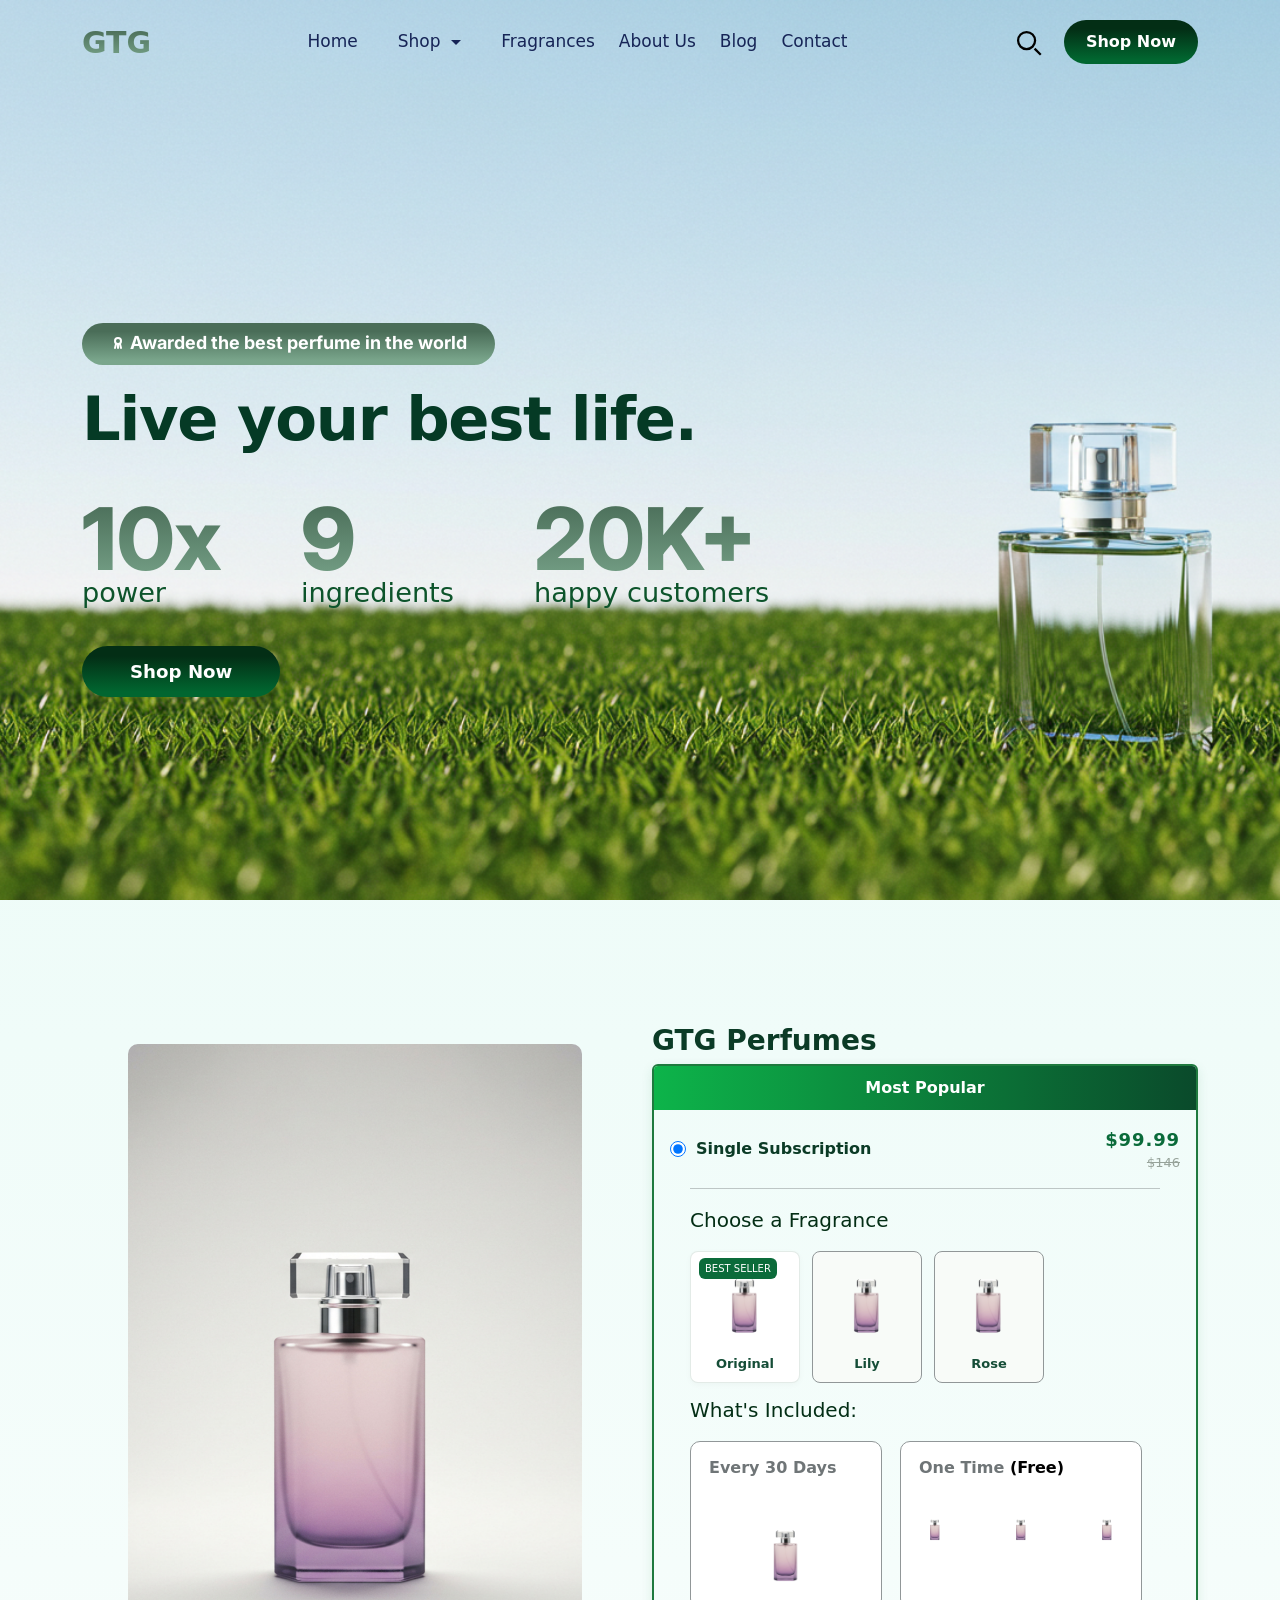
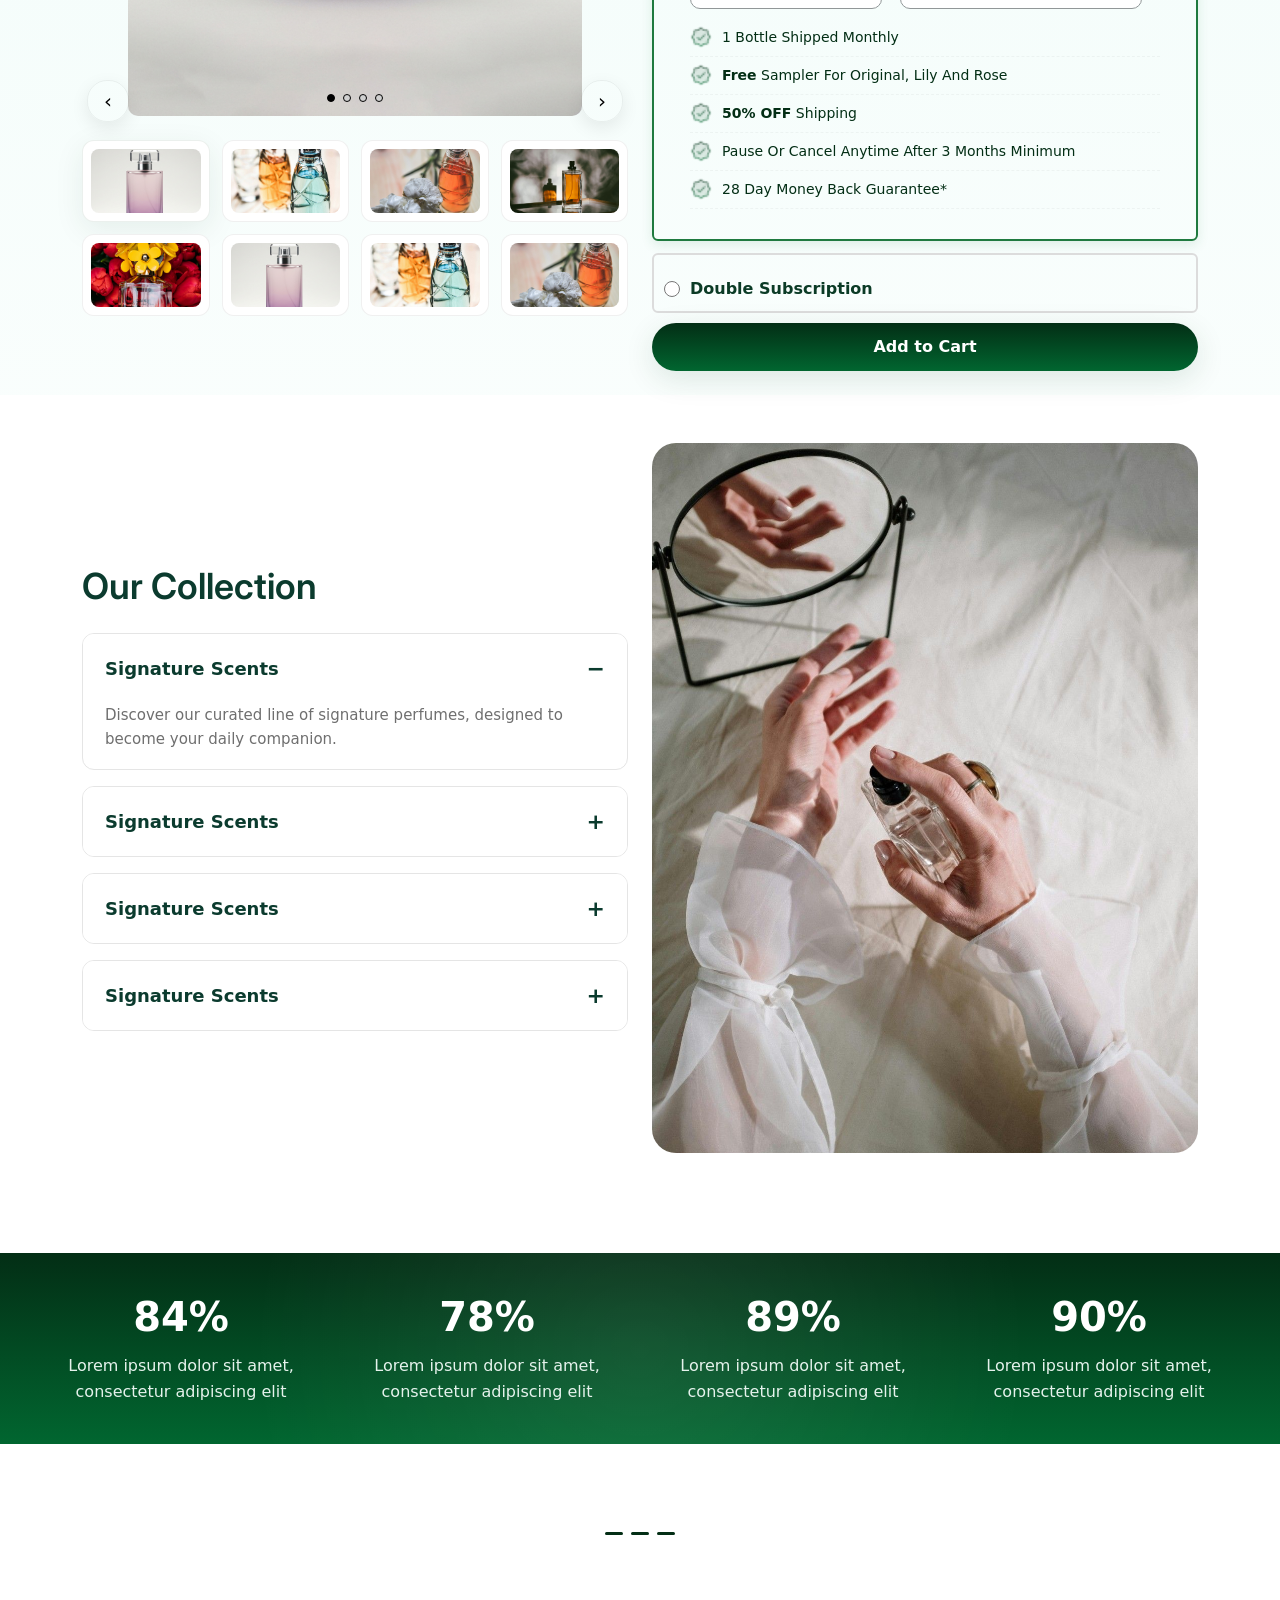
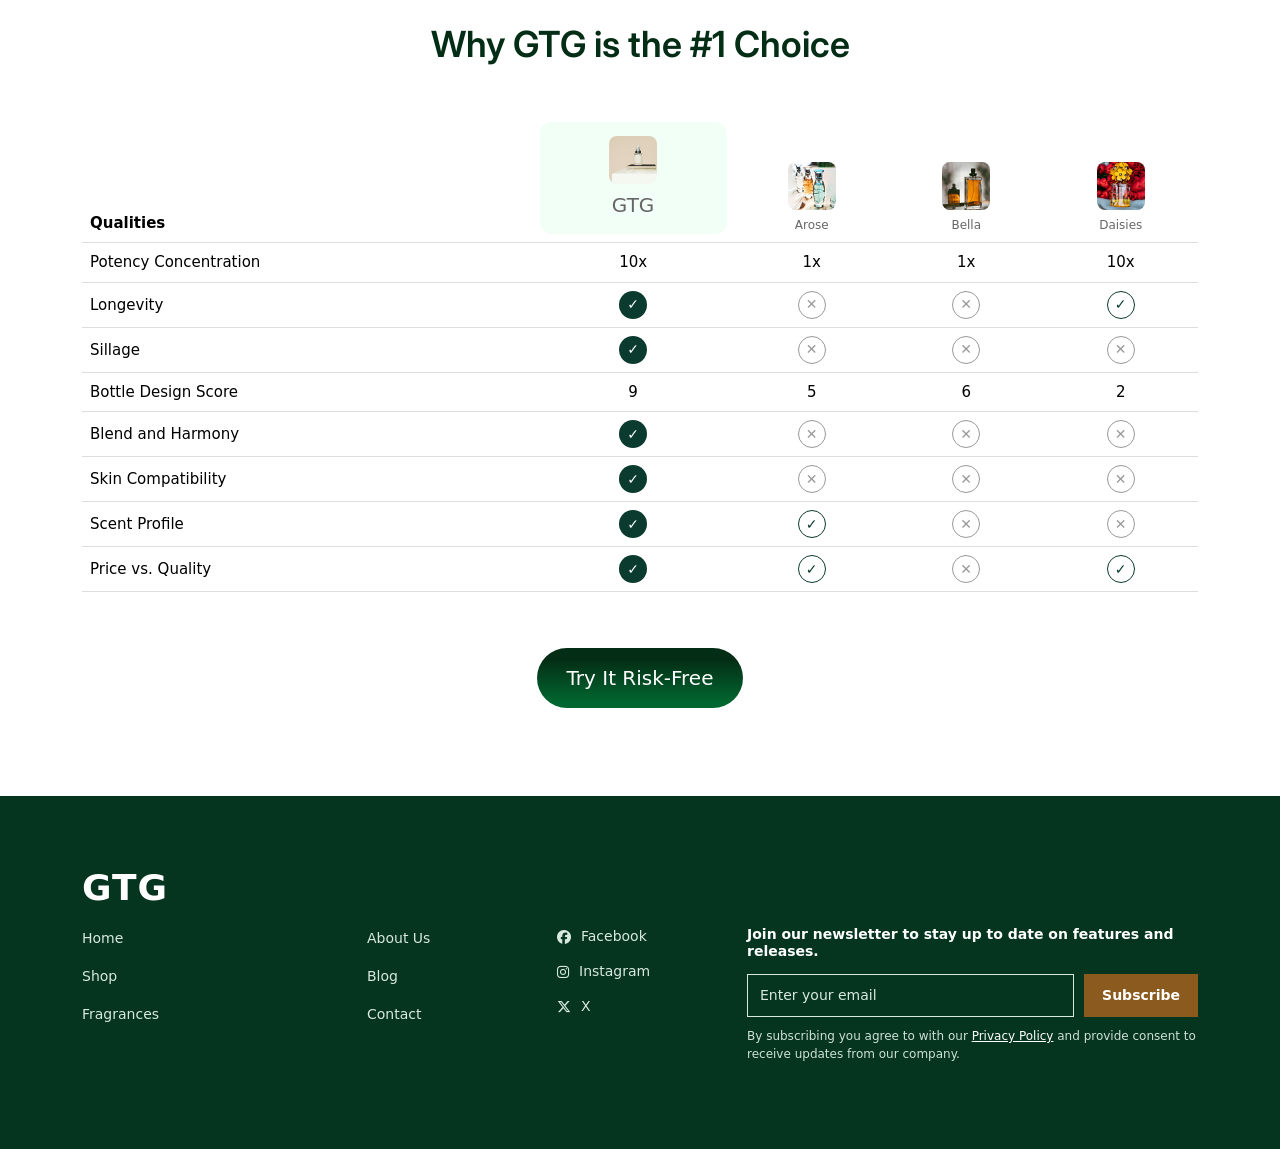
==== commit 9d9ddd71: "Add files via upload" ====
--- a/index.html
+++ b/index.html
@@ -11,11 +11,13 @@
       href="https://cdn.jsdelivr.net/npm/bootstrap@5.3.3/dist/css/bootstrap.min.css"
       rel="stylesheet"
     />
+
+    <!-- Font Awesome -->
     <link
-    rel="stylesheet"
-    href="https://cdnjs.cloudflare.com/ajax/libs/font-awesome/6.5.1/css/all.min.css"
-  />
-  
+      rel="stylesheet"
+      href="https://cdnjs.cloudflare.com/ajax/libs/font-awesome/6.5.1/css/all.min.css"
+    />
+
     <!-- Latest compiled JavaScript -->
     <script src="https://cdn.jsdelivr.net/npm/bootstrap@5.3.3/dist/js/bootstrap.bundle.min.js"></script>
 
@@ -62,7 +64,6 @@
           aria-controls="mobileMenu"
           aria-label="Open menu"
         >
-          <!-- simple hamburger -->
           <span class="hamburger">
             <span></span><span></span><span></span>
           </span>
@@ -114,7 +115,6 @@
         </div>
       </div>
     </header>
-    <!-- add this immediately after </header> -->
     <nav id="mobileMenu" class="mobile-menu d-md-none" aria-hidden="true">
       <div class="mobile-menu-inner">
         <button
@@ -201,12 +201,10 @@
         </div>
       </div>
     </section>
-    <!-- End main -->
 
     <section class="product-view">
       <div class="container py-4">
         <div class="row g-4 align-items-start">
-          <!-- LEFT: Gallery -->
           <div class="col-12 col-md-6">
             <div class="product-gallery">
               <div class="gallery-stage">
@@ -287,60 +285,53 @@
             </div>
           </div>
 
-          <!-- RIGHT: Product details -->
           <div class="col-12 col-md-6">
             <div class="product-details">
               <h2 class="pv-title">GTG Perfumes</h2>
 
-              <div class="pv-rating">
-                <div class="stars">★★★★★</div>
-                <div class="rating-text">4.7 (999+ reviews)</div>
-              </div>
-
-              <p class="pv-desc">
-                Experience the timeless allure backed by modern artistry,
-                captured in every bottle of our fragrance. Crafted for those who
-                seek to elevate their essence with purpose and sophistication.
-              </p>
-
-              <!-- Pricing card -->
-              <div class="price-card">
+              <div class="price-card active" id="singleCard">
                 <div class="price-card-head">Most Popular</div>
 
                 <div class="price-card-body">
                   <div class="subscription-line">
                     <label class="radio">
-                      <input type="radio" name="subscription" checked />
+                      <input
+                        id="singleRadio"
+                        type="radio"
+                        name="subscription"
+                        value="single"
+                        checked
+                      />
                       <span class="radio-label">Single Subscription</span>
                     </label>
 
-                    <div class="price">
-                      <div class="price-current">$99.99</div>
-                      <div class="price-old">$146</div>
+                    <div class="price" id="priceSingleBlock">
+                      <div class="price-current" id="priceCurrent">$99.99</div>
+                      <div class="price-old" id="priceOld">$146</div>
                     </div>
                   </div>
 
-                  <div class="price-ss">
+                  <div id="singleDetails" class="price-ss">
                     <hr />
 
-                    <div class="pv-fragrances">
+                    <div class="pv-fragrances" id="fragSingle">
                       <div class="pv-frag-label">Choose a Fragrance</div>
                       <div class="pv-frag-list">
                         <label class="frag-item active">
-                          <input type="radio" name="frag" checked />
+                          <input type="radio" name="frag1" checked />
                           <img src="images/p1.png" alt="Original" />
                           <div class="frag-title">Original</div>
                           <div class="frag-badge">BEST SELLER</div>
                         </label>
 
                         <label class="frag-item">
-                          <input type="radio" name="frag" />
+                          <input type="radio" name="frag1" />
                           <img src="images/p1.png" alt="Lily" />
                           <div class="frag-title">Lily</div>
                         </label>
 
                         <label class="frag-item">
-                          <input type="radio" name="frag" />
+                          <input type="radio" name="frag1" />
                           <img src="images/p1.png" alt="Rose" />
                           <div class="frag-title">Rose</div>
                         </label>
@@ -349,12 +340,9 @@
 
                     <div class="pv-includes">
                       <div class="pv-include-title">What's Included:</div>
-
                       <div class="pv-includes-grid">
-                        <!-- Left card: large product drives card size -->
-                        <div class="include-box left">
-                          <h4 class="include-title">Every 30 Days</h4>
-
+                        <div class="include-box">
+                          <div class="include-title">Every 30 Days</div>
                           <div class="include-inner">
                             <img
                               class="product-large"
@@ -364,11 +352,10 @@
                           </div>
                         </div>
 
-                        <div class="include-box right">
-                          <h4 class="include-title">
+                        <div class="include-box">
+                          <div class="include-title">
                             One Time <span class="muted">(Free)</span>
-                          </h4>
-
+                          </div>
                           <div class="include-inner">
                             <div class="small-images">
                               <img src="images/p1.png" alt="small 1" />
@@ -391,41 +378,183 @@
                       <li>28 Day Money Back Guarantee*</li>
                     </ul>
                   </div>
+
+                  <div id="doubleDetails" class="ds-panel visually-hidden">
+                    <div class="pv-fragrances">
+                      <div class="pv-frag-label">Choose Fragrance 1</div>
+                      <div class="pv-frag-list" id="frag1List">
+                        <label class="frag-item active">
+                          <input type="radio" name="frag1_ds" checked />
+                          <img src="images/p1.png" alt="Original" />
+                          <div class="frag-title">Original</div>
+                        </label>
+                        <label class="frag-item"
+                          ><input type="radio" name="frag1_ds" /><img
+                            src="images/p1.png"
+                            alt="Lily"
+                          />
+                          <div class="frag-title">Lily</div></label
+                        >
+                        <label class="frag-item"
+                          ><input type="radio" name="frag1_ds" /><img
+                            src="images/p1.png"
+                            alt="Rose"
+                          />
+                          <div class="frag-title">Rose</div></label
+                        >
+                      </div>
+                    </div>
+
+                    <div class="pv-fragrances" style="margin-top: 14px">
+                      <div class="pv-frag-label">Choose Fragrance 2</div>
+                      <div class="pv-frag-list" id="frag2List">
+                        <label class="frag-item active">
+                          <input type="radio" name="frag2_ds" checked />
+                          <img src="images/p1.png" alt="Original" />
+                          <div class="frag-title">Original</div>
+                        </label>
+                        <label class="frag-item"
+                          ><input type="radio" name="frag2_ds" /><img
+                            src="images/p1.png"
+                            alt="Lily"
+                          />
+                          <div class="frag-title">Lily</div></label
+                        >
+                        <label class="frag-item"
+                          ><input type="radio" name="frag2_ds" /><img
+                            src="images/p1.png"
+                            alt="Rose"
+                          />
+                          <div class="frag-title">Rose</div></label
+                        >
+                      </div>
+                    </div>
+
+                    <div class="pv-includes" style="margin-top: 12px">
+                      <div class="pv-include-title">What's Included:</div>
+                      <div class="pv-includes-grid">
+                        <div class="include-box">
+                          <div class="include-title">Every 30 Days</div>
+                          <div class="include-inner">
+                            <div
+                              style="
+                                display: flex;
+                                gap: 12px;
+                                align-items: center;
+                              "
+                            >
+                              <img
+                                class="product-large"
+                                src="images/p1.png"
+                                style="width: 110px"
+                                alt="p1"
+                              />
+                              <img
+                                class="product-large"
+                                src="images/p1.png"
+                                style="width: 110px"
+                                alt="p2"
+                              />
+                            </div>
+                          </div>
+                        </div>
+
+                        <div class="include-box">
+                          <div class="include-title">
+                            One Time <span class="muted">(Free)</span>
+                          </div>
+                          <div class="include-inner">
+                            <div class="small-images">
+                              <img src="images/p1.png" alt="small 1" />
+                              <img src="images/p1.png" alt="small 2" />
+                              <img src="images/p1.png" alt="small 3" />
+                            </div>
+                          </div>
+                        </div>
+                      </div>
+                    </div>
+
+                    <ul class="pv-features" style="margin-top: 10px">
+                      <li>2 Bottles Shipped Monthly</li>
+                      <li>
+                        <strong>Free</strong> Sampler For Original, Lily And
+                        Rose
+                      </li>
+                      <li><strong>50% OFF</strong> Shipping</li>
+                      <li>Pause Or Cancel Anytime After 3 Months Minimum</li>
+                      <li>28 Day Money Back Guarantee*</li>
+                    </ul>
+                  </div>
                 </div>
               </div>
 
-              <div class="price-card-ds">
+              <div
+                class="price-card-ds"
+                id="doubleCard"
+                style="margin-top: 8px"
+              >
                 <div class="price-card-body-ds">
-                  <div class="pv-actions">
+                  <div
+                    class="pv-actions"
+                    style="
+                      display: flex;
+                      align-items: center;
+                      justify-content: space-between;
+                    "
+                  >
                     <label class="radio secondary">
-                      <input type="radio" name="subscription" />
+                      <input
+                        id="doubleRadio"
+                        type="radio"
+                        name="subscription"
+                        value="double"
+                      />
                       <span class="radio-label">Double Subscription</span>
                     </label>
-                    <div class="price">
-                      <div class="price-current">$169.99</div>
-                      <div class="price-old">$146</div>
+
+                    <div
+                      class="price"
+                      id="priceDoubleBlock"
+                      style="
+                        display: flex;
+                        flex-direction: column;
+                        align-items: flex-end;
+                        gap: 4px;
+                      "
+                    >
+                      <div
+                        class="price-current"
+                        id="priceDouble"
+                        style="display: none"
+                      >
+                        $169.99
+                      </div>
+                      <div
+                        class="price-old"
+                        id="priceDoubleOld"
+                        style="display: none"
+                      >
+                        $146
+                      </div>
                     </div>
                   </div>
                 </div>
               </div>
 
-              <button class="btn-add">Add to Cart</button>
+              <button class="btn-add" id="addToCartBtn">Add to Cart</button>
             </div>
           </div>
         </div>
       </div>
     </section>
 
-    <!-- Our collection -->
     <section class="our-collection py-5">
       <div class="container">
         <div class="row align-items-center gy-4">
-          <!-- LEFT CONTENT -->
           <div class="col-lg-6">
             <h2 class="section-title mb-4">Our Collection</h2>
 
             <div class="collection-accordion">
-              <!-- Item 1 (open by default) -->
               <div class="collection-item active">
                 <button class="collection-header">
                   <span>Signature Scents</span>
@@ -439,7 +568,6 @@
                 </div>
               </div>
 
-              <!-- Item 2 -->
               <div class="collection-item">
                 <button class="collection-header">
                   <span>Signature Scents</span>
@@ -453,7 +581,6 @@
                 </div>
               </div>
 
-              <!-- Item 3 -->
               <div class="collection-item">
                 <button class="collection-header">
                   <span>Signature Scents</span>
@@ -467,7 +594,6 @@
                 </div>
               </div>
 
-              <!-- Item 4 -->
               <div class="collection-item">
                 <button class="collection-header">
                   <span>Signature Scents</span>
@@ -483,7 +609,6 @@
             </div>
           </div>
 
-          <!-- RIGHT IMAGE -->
           <div class="col-lg-6 text-center">
             <div class="collection-image">
               <img
@@ -643,19 +768,16 @@
     <footer class="gtg-footer">
       <div class="container">
         <div class="row gy-4">
-    
-          <!-- Brand + Column 1 -->
           <div class="col-lg-3 col-md-6">
             <h2 class="footer-logo">GTG</h2>
-    
+
             <ul class="footer-links mt-3">
               <li><a href="#">Home</a></li>
               <li><a href="#">Shop</a></li>
               <li><a href="#">Fragrances</a></li>
             </ul>
           </div>
-    
-          <!-- Column 2 -->
+
           <div class="col-lg-2 col-md-6">
             <ul class="footer-links ft-links">
               <li><a href="#">About Us</a></li>
@@ -663,8 +785,7 @@
               <li><a href="#">Contact</a></li>
             </ul>
           </div>
-    
-          <!-- Social -->
+
           <div class="col-lg-2 col-md-6">
             <ul class="footer-social ft-links">
               <li>
@@ -673,14 +794,14 @@
                   Facebook
                 </a>
               </li>
-            
+
               <li>
                 <a href="#">
                   <i class="fa-brands fa-instagram"></i>
                   Instagram
                 </a>
               </li>
-            
+
               <li>
                 <a href="#">
                   <i class="fa-brands fa-x-twitter"></i>
@@ -688,43 +809,37 @@
                 </a>
               </li>
             </ul>
-            
-          </div>
-    
-          <!-- Newsletter -->
+          </div>
+
           <div class="col-lg-5 col-md-12">
             <h6 class="newsletter-title ft-links">
               Join our newsletter to stay up to date on features and releases.
             </h6>
-    
+
             <form class="newsletter-form">
-              <input type="email" placeholder="Enter your email">
+              <input type="email" placeholder="Enter your email" />
               <button type="submit">Subscribe</button>
             </form>
-    
+
             <p class="newsletter-note">
               By subscribing you agree to with our
               <a href="#">Privacy Policy</a>
               and provide consent to receive updates from our company.
             </p>
           </div>
-    
         </div>
       </div>
     </footer>
-    
 
     <!-- JavaScript -->
     <script>
-      // small accessibility enhancement: keyboard focus for CTA
       document.querySelectorAll(".btn").forEach((b) => {
         b.addEventListener("keydown", (e) => {
           if (e.key === "Enter") b.click();
         });
       });
-    </script>
-
-    <script>
+
+      // Menu
       (function () {
         const btn = document.getElementById("mobileMenuBtn");
         const mobile = document.getElementById("mobileMenu");
@@ -735,7 +850,6 @@
           btn.classList.add("open");
           btn.setAttribute("aria-expanded", "true");
           mobile.setAttribute("aria-hidden", "false");
-          // prevent background scroll
           document.documentElement.style.overflow = "hidden";
         }
 
@@ -755,20 +869,17 @@
 
         closeBtn && closeBtn.addEventListener("click", closeMenu);
 
-        // close when clicking outside inner content (on overlay)
         mobile &&
           mobile.addEventListener("click", function (e) {
             if (e.target === mobile) closeMenu();
           });
 
-        // close on ESC
         document.addEventListener("keydown", function (e) {
           if (e.key === "Escape" && mobile.classList.contains("open"))
             closeMenu();
         });
       })();
-    </script>
-    <script>
+
       (function () {
         // Mobile submenu toggles
         document.querySelectorAll(".mobile-sub-toggle").forEach(function (btn) {
@@ -789,7 +900,7 @@
           });
         });
 
-        // Optional: close mobile submenu(s) when mobile menu closes
+        // close mobile submenu(s) when mobile menu closes
         const mobileMenu = document.getElementById("mobileMenu");
         const mobileMenuBtn = document.getElementById("mobileMenuBtn");
         const mobileMenuClose = document.getElementById("mobileMenuClose");
@@ -807,12 +918,9 @@
 
         if (mobileMenuBtn) {
           mobileMenuBtn.addEventListener("click", function () {
-            // if opening, ensure submenus are closed initially
             if (mobileMenu.classList.contains("open")) {
-              // closing
               closeAllMobileSubmenus();
             } else {
-              // opening -> keep closed
               closeAllMobileSubmenus();
             }
           });
@@ -821,7 +929,6 @@
           mobileMenuClose.addEventListener("click", closeAllMobileSubmenus);
         }
 
-        // Accessibility: close submenus when switching to desktop (optional)
         window.addEventListener("resize", function () {
           if (window.innerWidth >= 768) {
             closeAllMobileSubmenus();
@@ -830,7 +937,6 @@
       })();
 
       // <!-- search button -->
-
       (function () {
         const searchBtn = document.getElementById("searchBtn");
         const searchBox = document.getElementById("searchBox");
@@ -849,38 +955,31 @@
           searchBox.setAttribute("aria-hidden", "true");
         }
 
-        // toggle
         searchBtn.addEventListener("click", function (e) {
           e.stopPropagation();
           if (searchBox.classList.contains("active")) closeSearch();
           else openSearch();
         });
 
-        // clear icon behavior
         searchClear.addEventListener("click", function (e) {
           e.stopPropagation();
           searchInput.value = "";
           searchInput.focus();
         });
 
-        // click outside -> close
         document.addEventListener("click", function (e) {
           if (!searchBox.contains(e.target) && !searchBtn.contains(e.target)) {
             closeSearch();
           }
         });
 
-        // Esc closes
         document.addEventListener("keydown", function (e) {
           if (e.key === "Escape") closeSearch();
           if (e.key === "Enter" && document.activeElement === searchInput) {
-            // implement search submit logic here
             console.log("Search submitted:", searchInput.value);
-            // optionally closeSearch();
           }
         });
 
-        // Prevent clicks inside search box from bubbling up and closing
         searchBox.addEventListener("click", function (e) {
           e.stopPropagation();
         });
@@ -912,16 +1011,73 @@
         prev.addEventListener("click", () => setActive(idx - 1));
         next.addEventListener("click", () => setActive(idx + 1));
 
-        // dots click
         dots.forEach((d, i) => d.addEventListener("click", () => setActive(i)));
 
-        // initial
         setActive(0);
       })();
-    </script>
-
-    <!-- Our collection -->
-    <script>
+
+      // GTG Single / Double
+      const singleRadio = document.getElementById("singleRadio");
+      const doubleRadio = document.getElementById("doubleRadio");
+
+      const singleDetails = document.getElementById("singleDetails");
+      const doubleDetails = document.getElementById("doubleDetails");
+
+      const singleCard = document.getElementById("singleCard");
+      const doubleCard = document.getElementById("doubleCard");
+
+      const priceCurrent = document.getElementById("priceCurrent");
+      const priceOld = document.getElementById("priceOld");
+
+      const priceDouble = document.getElementById("priceDouble");
+      const priceDoubleOld = document.getElementById("priceDoubleOld");
+
+      singleCard.classList.add("active");
+      doubleCard.classList.remove("active");
+      singleDetails.style.display = "block";
+      doubleDetails.style.display = "none";
+      doubleDetails.classList.add("visually-hidden");
+
+      priceCurrent.textContent = "$99.99";
+      priceOld.textContent = "$146";
+      priceDouble.style.display = "none";
+      priceDoubleOld.style.display = "none";
+
+      // SINGLE SUBSCRIPTION
+      singleRadio.addEventListener("change", () => {
+        if (!singleRadio.checked) return;
+
+        singleCard.classList.add("active");
+        doubleCard.classList.remove("active");
+
+        singleDetails.style.display = "block";
+        doubleDetails.classList.add("visually-hidden");
+        doubleDetails.style.display = "none";
+
+        priceCurrent.textContent = "$99.99";
+        priceOld.textContent = "$146";
+
+        priceDouble.style.display = "none";
+        priceDoubleOld.style.display = "none";
+      });
+
+      // DOUBLE SUBSCRIPTION
+      doubleRadio.addEventListener("change", () => {
+        if (!doubleRadio.checked) return;
+
+        singleCard.classList.remove("active");
+        doubleCard.classList.add("active");
+
+        singleDetails.style.display = "none";
+        doubleDetails.classList.remove("visually-hidden");
+        doubleDetails.style.display = "block";
+
+        priceDouble.style.display = "block";
+        priceDoubleOld.style.display = "block";
+      });
+
+      // Our collection
+
       document.querySelectorAll(".collection-header").forEach((header) => {
         header.addEventListener("click", () => {
           const item = header.parentElement;
--- a/css/styles.css
+++ b/css/styles.css
@@ -15,7 +15,6 @@
   margin: 0;
 }
 
-/* FULL-WIDTH BACKGROUND AREA */
 .hero {
   position: relative;
   width: 100%;
@@ -29,7 +28,6 @@
   align-items: center;
 }
 
-/* HEADER is inside the background image */
 .site-header {
   padding: 18px 0;
   position: absolute;
@@ -40,7 +38,7 @@
   display: block;
 }
 .site-header .container {
-  position: relative; /* for absolutely-positioning nav */
+  position: relative;
   align-items: center;
 }
 .btn-search {
@@ -48,8 +46,8 @@
   align-items: center;
   justify-content: center;
 
-  width: 48px; /* clickable area width — adjust as needed */
-  height: 48px; /* clickable area height — adjust as needed */
+  width: 48px; 
+  height: 48px;
   padding: 0;
   margin: 0;
   background: transparent;
@@ -58,22 +56,20 @@
   box-sizing: border-box;
 }
 
-/* Make the search icon color darker like expected image */
 .btn-search svg {
-  width: 34px; /* desired icon size */
+  width: 34px; 
   height: 34px;
-  display: block; /* remove baseline alignment issues */
+  display: block;
   vertical-align: middle;
   stroke: #000000;
 }
 .btn-search:hover svg {
-  stroke: #171717; /* slightly darker on hover */
-}
-/* Hidden search box */
+  stroke: #171717;
+}
 .search-box {
   position: absolute;
-  right: 150px; /* adjust horizontal position relative to header container */
-  top: 40px; /* vertically align with header */
+  right: 150px; 
+  top: 40px; 
   display: flex;
   align-items: center;
   gap: 8px;
@@ -88,14 +84,12 @@
   z-index: 120;
 }
 
-/* visible state */
 .search-box.active {
   opacity: 1;
   transform: translateY(0) scale(1);
   pointer-events: auto;
 }
 
-/* input styling */
 .search-box input {
   border: none;
   outline: none;
@@ -106,7 +100,6 @@
   padding: 6px 4px;
 }
 
-/* clear button */
 .search-clear {
   background: transparent;
   border: none;
@@ -121,7 +114,6 @@
   color: #222;
 }
 
-/* small screens: move search box to full width under header */
 @media (max-width: 576px) {
   .search-box {
     position: fixed;
@@ -159,7 +151,6 @@
 .nav a:hover {
   opacity: 0.7;
 }
-/* ---------- Desktop dropdown ---------- */
 .nav-item {
   position: relative;
 }
@@ -190,7 +181,6 @@
   z-index: 60;
 }
 
-/* submenu items */
 .nav-item .sub-menu li a {
   display: block;
   padding: 10px 16px;
@@ -204,7 +194,6 @@
   color: #016630;
 }
 
-/* show on hover/focus */
 .nav-item:hover .sub-menu,
 .nav-item:focus-within .sub-menu {
   opacity: 1;
@@ -212,12 +201,10 @@
   transform: translateY(0);
 }
 
-/* small caret rotation when focused (optional) */
 .nav-item .dropdown-toggle[aria-expanded="true"]::after {
   transform: rotate(180deg);
 }
 
-/* ---------- Mobile submenu (accordion) ---------- */
 .mobile-has-submenu {
   list-style: none;
   padding: 0;
@@ -246,7 +233,6 @@
   transform: rotate(-180deg);
 }
 
-/* hidden by default - we use [hidden] for accessibility */
 .mobile-submenu {
   padding-left: 10px;
   margin: 6px 0 12px;
@@ -266,7 +252,6 @@
   background: rgba(1, 102, 51, 0.04);
 }
 
-/* keep mobile submenu hidden on desktop (mobile menu already d-md-none) */
 @media (min-width: 768px) {
   .mobile-submenu,
   .mobile-has-submenu,
@@ -334,7 +319,7 @@
   margin-top: -30px;
 }
 
-/* Hero content layout */
+/* Hero content */
 .hero-content {
   position: relative;
   z-index: 2;
@@ -348,10 +333,7 @@
   max-width: 100%;
 }
 
-/* Responsive */
-/* ---------- Responsive tweaks (append to end of styles.css) ---------- */
-
-/* Slight adjustments for large desktops / smaller widescreens */
+
 @media (max-width: 1200px) {
   .perfume-img {
     width: 420px;
@@ -364,16 +346,13 @@
   }
 }
 
-/* Tablet / small laptop */
 @media (max-width: 992px) {
-  /* Stack the hero content vertically so text sits above the image */
   .hero-content {
     flex-direction: column;
     align-items: flex-start;
     gap: 1.75rem;
   }
 
-  /* Make the image responsive and move it under the content */
   .perfume-img {
     order: 2;
     width: 100%;
@@ -382,7 +361,6 @@
     align-self: center;
   }
 
-  /* Reduce spacing and scale text for tablet */
   .stats {
     gap: 2rem;
   }
@@ -391,16 +369,15 @@
   }
   .label {
     font-size: 1.25rem;
-    margin-top: 0; /* label placed normally under number on smaller screens */
-  }
-
-  /* Reduce large button padding on tablets */
+    margin-top: 0;
+  }
+
+
   .btn-shop.large {
     padding: 10px 28px;
     font-size: 16px;
   }
 
-  /* Make header slightly smaller on tablets */
   .site-header {
     padding: 18px 0;
   }
@@ -408,7 +385,6 @@
     font-size: 24px;
   }
 }
-/* Mobile menu toggle (visible only on small devices) */
 .btn-mobile {
   display: inline-flex;
   align-items: center;
@@ -423,7 +399,6 @@
   margin-right: 6px;
 }
 
-/* Hamburger lines */
 .btn-mobile .hamburger {
   display: inline-block;
   width: 18px;
@@ -450,10 +425,9 @@
   top: 12px;
 }
 
-/* Mobile menu panel (full-screen slide-down) */
 .mobile-menu {
   position: fixed;
-  inset: 0 0 auto 0; /* start at top */
+  inset: 0 0 auto 0;
   top: 0;
   left: 0;
   right: 0;
@@ -470,21 +444,18 @@
   display: block;
 }
 
-/* when open we set height to full */
 .mobile-menu.open {
   height: 100vh;
   overflow: auto;
 }
 
-/* inner content */
 .mobile-menu-inner {
   max-width: 1000px;
   margin: 0 auto;
   padding: 1.25rem;
-  padding-top: 86px; /* leave space for header area */
-}
-
-/* close button top-right */
+  padding-top: 86px; 
+}
+
 .mobile-close {
   position: absolute;
   top: 18px;
@@ -497,7 +468,6 @@
   cursor: pointer;
 }
 
-/* mobile nav list */
 .mobile-nav {
   list-style: none;
   padding: 0;
@@ -514,7 +484,6 @@
   font-size: 1.05rem;
 }
 
-/* mobile actions (search / shop) */
 .mobile-actions {
   margin-top: 1rem;
   display: flex;
@@ -525,7 +494,6 @@
   padding: 10px 20px;
 }
 
-/* transform hamburger to X when open */
 .btn-mobile.open .hamburger span:nth-child(1) {
   transform: translateY(6px) rotate(45deg);
 }
@@ -536,7 +504,6 @@
   transform: translateY(-6px) rotate(-45deg);
 }
 
-/* accessibility: hide mobile menu on >= md (Bootstrap) */
 @media (min-width: 768px) {
   .btn-mobile,
   .mobile-menu {
@@ -546,34 +513,29 @@
 
 /* Mobile phones */
 @media (max-width: 576px) {
-  /* Reduce hero height so first fold fits well on phones */
   .hero {
     background: url(../images/home-mobile.png);
     padding-top: 90px;
     background-position: center 20%;
   }
 
-  /* Center and narrow hero content for small screens */
   .hero-content .hero-left {
     align-items: flex-start;
     margin-top: -190px;
   }
 
-  /* Badge smaller */
   .badge {
     padding: 8px 18px !important;
     font-size: 15px !important;
     gap: 8px;
   }
 
-  /* Title smaller and readable */
   .title {
     font-size: clamp(1.8rem, 6.8vw, 2.6rem);
     margin-top: 1rem;
     margin-bottom: 1rem;
   }
 
-  /* Stack stats vertically if needed and reduce sizes */
   .stats {
     gap: 1.2rem;
     flex-wrap: wrap;
@@ -592,25 +554,21 @@
     margin-top: 0.15rem;
   }
 
-  /* CTA smaller & full-width friendly */
   .btn-shop.large {
     padding: 10px 20px;
     font-size: 15px;
   }
 
-  /* Header behavior on small screens: keep logo left, actions right (nav is hidden via your bootstrap classes) */
   .site-header {
     padding: 12px 0;
   }
 
-  /* Make perfume image smaller on tiny phones */
   .perfume-img {
     max-width: 420px;
     width: 100%;
   }
 }
 
-/* Misc small polish for all sizes */
 @media (hover: hover) {
   .btn-shop:hover {
     transform: translateY(-2px);
@@ -622,41 +580,35 @@
     position: static;
     transform: none;
     translate: none;
-    display: none; /* d-none d-md-flex already hides nav; keep it safe */
-  }
-
-  /* Keep search and shop spaced nicely when nav hidden */
+    display: none; 
+  }
+
   .site-header .actions {
     gap: 10px;
   }
 }
 
-/* Fine-tune vertical alignment for header children */
 .site-header .container > * {
   display: inline-flex;
   align-items: center;
 }
 
 @media (max-width: 767.98px) {
-  /* Hide search button */
   .btn-search {
     display: none !important;
     visibility: hidden !important;
   }
 
-  /* Hide search dropdown box */
   #searchBox {
     display: none !important;
     visibility: hidden !important;
   }
 
-  /* Hide Shop Now button */
   .btn-shop {
     display: none !important;
     visibility: hidden !important;
   }
 
-  /* Move mobile toggle button to right */
   .btn-mobile {
     display: inline-flex !important;
     position: absolute !important;
@@ -667,7 +619,6 @@
   }
 }
 
-/* Reset a few defaults inside product-view to avoid global collisions */
 .product-view {
   margin-top: 100px;
 }
@@ -693,7 +644,6 @@
   object-fit: contain;
 }
 
-/* nav arrows */
 .g-nav {
   position: absolute;
   top: 97%;
@@ -764,10 +714,56 @@
   border-color: rgba(6, 64, 34, 0.08);
 }
 
-.product-details {
-  padding-left: 8px;
-  padding-right: 8px;
-}
+.product-details { max-width: 740px; margin:0 auto; }
+
+    .price-card{ border-radius:8px; border:1px solid #e6ece6; overflow:hidden; margin-bottom:12px;}
+    .price-card-head{ background:#f5f9f5; padding:10px 16px; font-weight:700; color:var(--accent-green);}
+    .price-card-body{ padding:14px 16px; }
+
+    .subscription-line{ display:flex; align-items:center; justify-content:space-between; gap:16px; }
+    .radio{ display:flex; align-items:center; gap:8px; }
+    .radio input[type="radio"]{ accent-color: var(--accent-green); }
+    .radio .radio-label{ font-weight:600; color:#214033; }
+
+    .price{ text-align:right; }
+    .price .price-current{ font-weight:800; color:#0a6b3a; font-size:18px; }
+    .price .price-old{ text-decoration:line-through; color:#97a39a; font-size:13px; }
+
+    .pv-fragrances{ margin-top:12px; }
+    .pv-frag-label{ font-weight:600; color:#2e3b34; margin-bottom:8px; }
+    .pv-frag-list{ display:flex; gap:12px; flex-wrap:wrap; }
+    .frag-item{ display:flex; flex-direction:column; align-items:center; gap:8px; padding:10px; border-radius:8px; border:1px solid #f0f0f0; cursor:pointer; min-width:82px; }
+    .frag-item input{ display:none; }
+    .frag-item.active{ border-color: rgba(31,91,58,0.12); background:#fff; box-shadow:0 2px 6px rgba(14,22,18,0.03);}
+    .frag-item img{ width:70px; height:auto; display:block; }
+
+    .pv-includes{ margin-top:14px; }
+    .pv-include-title{ color:var(--accent-green); font-weight:700; margin-bottom:8px;}
+    .pv-includes-grid{ display:flex; gap:16px; align-items:flex-start; flex-wrap:wrap; }
+    .include-box{ border:2px solid var(--card-border); border-radius:10px; padding:14px 18px; position:relative; background:#fff; min-width:160px; }
+    .include-title{ position:absolute; top:12px; left:16px; font-weight:700; font-size:16px;color:#2f3430; }
+    .include-inner{ padding-top:48px; display:flex; align-items:center; justify-content:center; }
+    .product-large{ width:140px; }
+    .small-images{ display:flex; gap:28px; align-items:flex-end; }
+    .small-images img{ width:58px; }
+
+    .pv-features{ list-style:none; padding-left:0; margin:12px 0 0; color:#032E15; }
+    .pv-features li{ position:relative; padding:8px 0 8px 36px; border-bottom:1px dashed rgba(0,0,0,0.04); font-size:14px; }
+    .pv-features li::before{ content:""; position:absolute; left:0; top:50%; transform:translateY(-50%); width:20px; height:20px; background-image:url('images/check-badge.svg'); background-size:contain; background-repeat:no-repeat; }
+
+    .ds-panel{ display:none; margin-top:12px; padding:12px; border-radius:8px; border:1px dashed rgba(0,0,0,0.04); }
+
+    .btn-add{ margin-top:12px; background:var(--accent-green); color:#fff; border:none; padding:10px 16px; border-radius:6px; cursor:pointer; font-weight:700;}
+    .btn-add:active{ transform:translateY(1px); }
+
+    .visually-hidden{ display:none !important; }
+
+    @media (max-width:720px){
+      .pv-frag-list{ gap:8px; }
+      .product-large{ width:110px; }
+      .small-images img{ width:48px; gap:18px; }
+      .include-box{ min-width:140px; }
+    }
 .pv-title {
   color: var(--green-900, #0b3b26);
   font-weight: 800;
@@ -922,16 +918,14 @@
 }
 
 
-/* Use flex so each child can size itself to its content */
 .pv-includes-grid {
   display: flex;
    grid-template-columns: repeat(2, 1fr);
   gap: 18px;
-  align-items: stretch; /* keeps vertical alignment */
-  flex-wrap: wrap; /* wrap on small screens */
-}
-
-/* Cards sized by content: do not grow/shrink */
+  align-items: stretch; 
+  flex-wrap: wrap; 
+}
+
 .include-box {
   position: relative;
   border: 1px solid #919798;
@@ -939,20 +933,18 @@
   padding: 18px 5px 20px 5px;
   background: #fff;
   box-sizing: content-box;
-  flex: 0 0 auto; /* key: width is determined by content */
+  flex: 0 0 auto; 
   display: flex;
   flex-direction: column;
 }
 
-/* Ensure subtle internal spacing for very small content */
 .include-box .include-inner {
-  padding-top: 52px; /* reserve space for absolutely placed title */
+  padding-top: 52px; 
   display: flex;
   align-items: center;
   justify-content: center;
 }
 
-/* Title placed top-left */
 .include-box .include-title {
   position: absolute;
   top: 14px;
@@ -985,13 +977,12 @@
 }
 
 .include-box.right .small-images img {
-  width: 85px; /* control small bottle size */
+  width: 85px; 
   height: 85px;
   display: block;
   margin-bottom: 6px;
 }
 
-/* Make sure cards have reasonable min/max so they don't become tiny or huge on very small/large screens */
 .include-box {
   min-width: 180px;
   max-width: 52vw;
@@ -1011,7 +1002,20 @@
 .price-card-ds .price-card-body-ds .price {
   text-align: right;
 }
-/* Responsive tweaks: stack cards on small screens */
+
+.price-card,
+.price-card-ds {
+  border: 2px solid #dcdcdc;
+  transition: all 0.2s ease;
+}
+
+.price-card.active,
+.price-card-ds.active {
+  border-color: #1f7a3f;
+  box-shadow: 0 4px 12px rgba(31, 122, 63, 0.12);
+}
+
+
 @media (max-width: 768px) {
   .pv-includes-grid {
     flex-direction: column;
@@ -1064,14 +1068,14 @@
   left: 0;
   top: 50%;
   transform: translateY(-50%);
-  width: 22px;       /* adjust icon size */
+  width: 22px;       
   height: 22px;
-  background-image: url("../images/SealCheck.png"); /* your icon path */
+  background-image: url("../images/SealCheck.png"); 
   background-size: contain;
   background-repeat: no-repeat;
 }
 
-/* actions footer */
+
 .pv-actions {
   display: flex;
   gap: 12px;
@@ -1101,7 +1105,6 @@
   box-shadow: 0 8px 30px rgba(6, 64, 34, 0.12);
 }
 
-/* responsive tweaks */
 @media (max-width: 991.98px) {
   .product-gallery .gallery-stage img {
     max-height: 420px;
@@ -1211,7 +1214,6 @@
   line-height: 1.6;
 }
 
-/* Active State */
 .collection-item.active .collection-body {
   max-height: 200px;
   padding: 0 22px 18px;
@@ -1255,7 +1257,7 @@
   padding: 20px 10px;
 }
 
-/* Mobile */
+ 
 @media (max-width: 767px) {
   .collection-stats {
     padding: 60px 0;
@@ -1271,7 +1273,7 @@
 }
 
 
-/* Mobile */
+ 
 @media (max-width: 767px) {
   .section-title {
     font-size: 28px;
@@ -1412,7 +1414,7 @@
   color: #fff;
 }
 
-/* Mobile */
+ 
 @media (max-width: 767px) {
   .section-title {
     font-size: 24px;
@@ -1534,7 +1536,7 @@
   text-decoration: underline;
 }
 
-/* Mobile */
+
 @media (max-width: 767px) {
   .gtg-footer {
     text-align: left;
